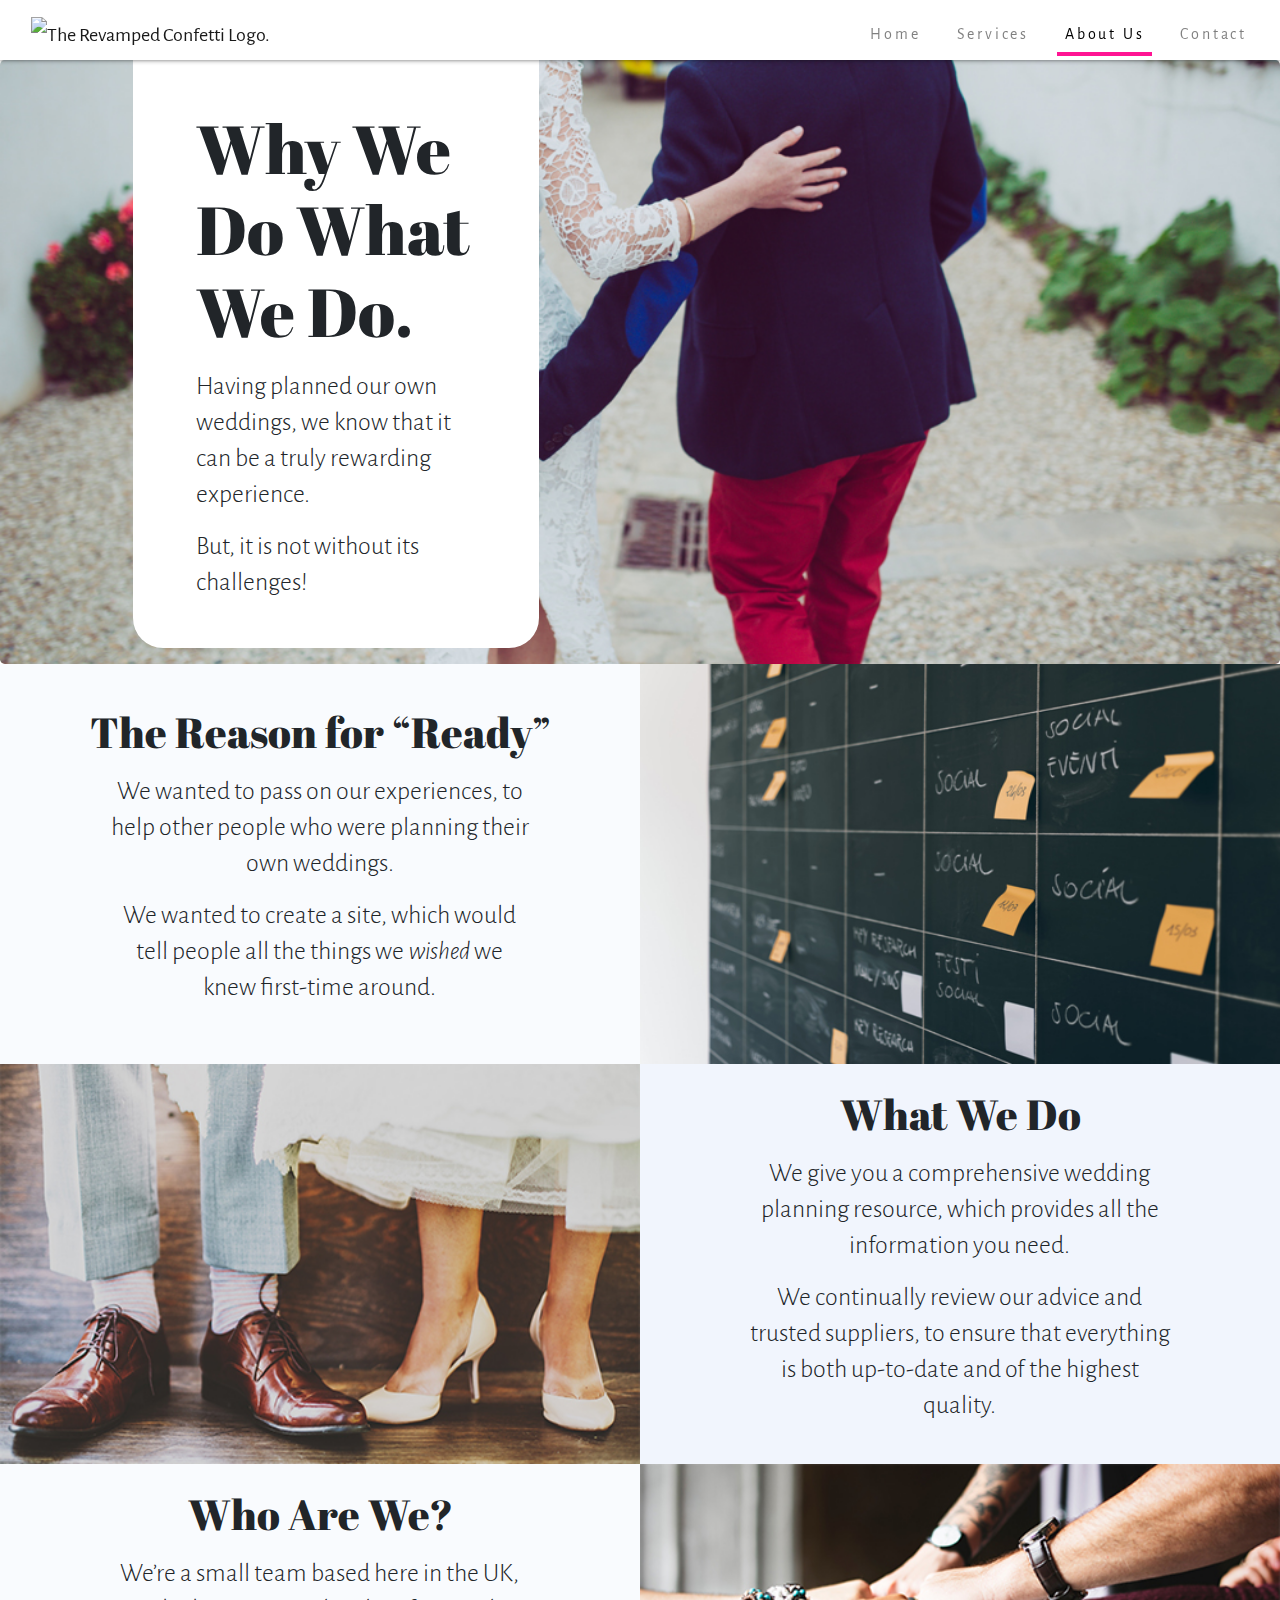
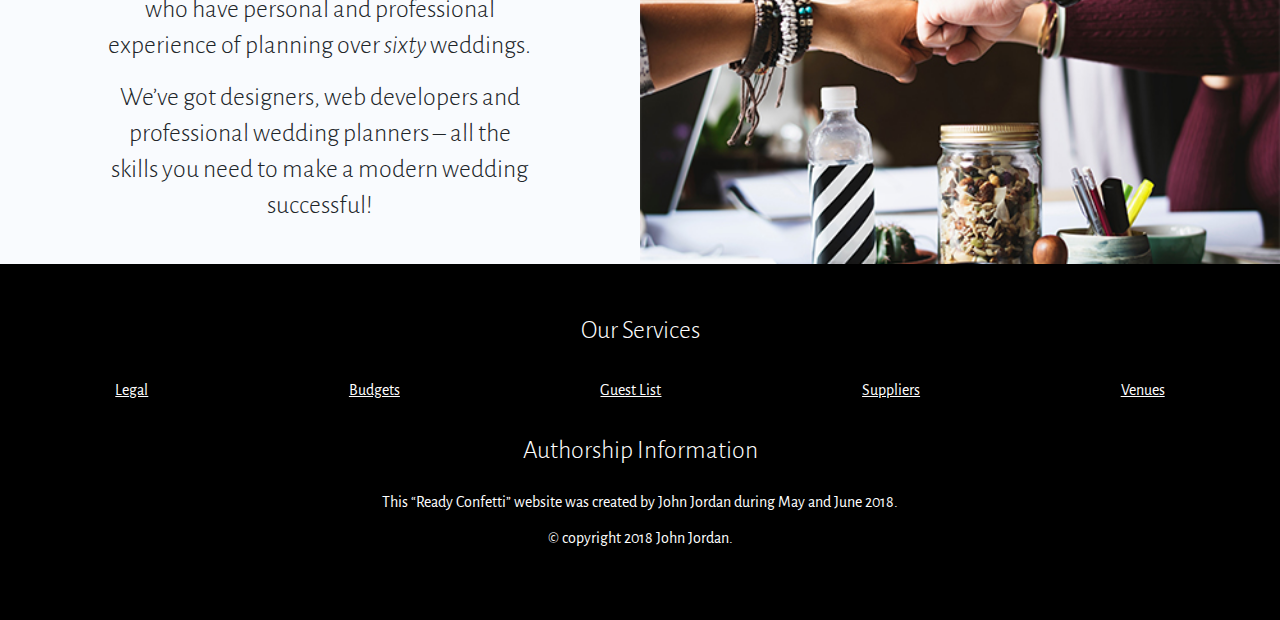
==== pages/aboutus.html @ e4dc286c "'About Us' and 'Contact Us' pages completed. Footer links updated, anchor scroll element added to 'S" ====
<!DOCTYPE html>
<html lang="en">
<head>
	<meta charset="UTF-8">
	<title>Revamped Confetti: Our Services</title>
	<meta name="viewport" content="width=device-width, initial-scale=1, shrink-to-fit=no">
	<!-- Webpage author -->
	<meta content="John Jordan" name="author">
	<!-- Description of page -->
	<meta content="This page is about the Ready Confetti website - who we are, what we do and why we do it." name="description">
	<!-- Link to CDN delivered version -->
	<!-- Bootstrap CSS -->
    <!-- <link rel="stylesheet" href="https://stackpath.bootstrapcdn.com/bootstrap/4.1.0/css/bootstrap.min.css" integrity="sha384-9gVQ4dYFwwWSjIDZnLEWnxCjeSWFphJiwGPXr1jddIhOegiu1FwO5qRGvFXOdJZ4" crossorigin="anonymous"> -->
    <!-- Link to local sources -->
    <!-- Bootstrap version 4.1.0 CSS -->
    <link rel="stylesheet" href="../css/bootstrap.min.css">
    <!-- Custom stylesheet CSS -->
    <link rel="stylesheet" href="../css/custom.css">
    <!-- Links to font files -->
    <!-- Abril Fatface -->
    <link href="https://fonts.googleapis.com/css?family=Abril+Fatface" rel="stylesheet">
    <!-- Alegreya Sans -->
    <link href="https://fonts.googleapis.com/css?family=Alegreya+Sans:400,400i" rel="stylesheet">
</head>
<!-- start of new piece -->
<body class="container-fluid">
	<!-- Start of navigation bar -->
	<!-- Used class 'sticky-top' rather than 'fixed-top' as 'fixed-top' overlaps content below it -->
	<nav class="row navbar navbar-expand-md navbar-light sticky-top pb-0">
		<!-- Start of anchor tag containing logo -->
		<a class="navbar-brand col-9 col-md-4 mb-2 mb-md-0" href="#">
			<!-- Logo -->
			<!-- <img class="img-fluid d-md-none mh-50" src="img/logo-mark.svg" alt="The Revamped Confetti logo mark – a bouquet of flowers."> -->
			<img class="img-fluid mh-66" src="../img/logo-full.svg" alt="The Revamped Confetti Logo.">
			<!-- End logo -->
		</a>
		<!-- End of anchor tag containing logo -->
		<!-- Start of button that controls collapsable menu functionality -->
		<!-- Constrained width of button element and aligned it to right using 'ml-auto' class, to right-align hamburger icon -->
		<button class="navbar-toggler ml-auto text-right" type="button" data-toggle="collapse" data-target="#mobileMenu" aria-controls="mobileMenu" aria-expanded="false" aria-label="Toggle navigation" role="navigation">
		    <span class="navbar-toggler-icon"></span>
		</button>
		<!-- End of button that controls collapsable menu functionality -->
		<!-- Start of nav bar menu items, wrapped in a div for collapsable functionality -->
		<!-- Start of wrapper div -->
		<div id="mobileMenu" class="col-12 col-md-8 collapse navbar-collapse text-center">
			<!-- Needed to add class 'ml-auto' to right-align menu options -->
			<ul class="navbar-nav ml-auto">
				<!-- Start of navigation-links -->
				<li class="nav-item">
					<a href="../index.html" class="nav-link">
						Home
					</a>
				</li>
				<li class="nav-item">
					<a href="services.html" class="nav-link">Services</a>
				</li>
				<li class="nav-item active">
					<a href="#" class="nav-link">About Us</a>
				</li>
				<li class="nav-item">
					<a href="contact.html" class="nav-link">Contact</a>
				</li>
				<!-- End of navigation-links -->
				<!-- Items are right-aligned using flexbox 'justify-content-end' class. Needed to use full row width -->
			</ul>
			<!-- End of nav bar menu items -->
		</div>
		<!-- End of wrapper div-->
	</nav>
	<!-- End of navigation bar -->
	<!-- Start of jumbotron -->
	<!-- Background-img set using 'aboutus' class, see CSS -->
	<header class="row jumbotron aboutus py-0 back-image mb-0 no-gutter">
		<!-- Padding-top of '0' to start overlay under nav-bar -->
		<div class="offset-md-1 col-md-5 col-xl-4 pt-5 px-5 mb-3">
			<!-- Outer wrapper contains white overlay -->
			<div class="col-md-12 mb-5">
				<!-- Inner wrapper to constrain line length -->
				<!-- Start of headline -->
				<h1 class="display">
					<!-- This div is purely for styling purposes - see CSS -->
					<div>
						Why We Do What We Do.
					</div>
				</h1>
				<!-- End of headline -->
				<!-- 'Lead' class applied to paragraph to add emphasis -->
				<p class="lead">
					Having planned our own weddings, we know that it can be a truly rewarding experience.
				</p>
				<p class="lead">
					But, it is not without its challenges!
				</p>
			</div>
			<!-- end inner wrapper -->
		</div>
		<!-- end outer wrapper -->
	</header>
	<!-- End of jumbotron -->
	<!-- Start of first row -->
	<section class="row align-items-stretch  text-center rc-even-lightest-purple" id="first-row">
		<!-- Start of first row, first column -->
		<div class="col-md-6 my-5 p-5 my-md-0 py-md-0 align-self-center">
			<!-- Making the flex child align in center is desirable, but need to remove margin/padding as causes alignment issues with image on medium layouts.  -->
	        <h2 class="display">The Reason for “Ready”</h2>
	        <p class="lead col-12 offset-md-1 col-md-10">
	        	We wanted to pass on our experiences, to help other people who were planning their own weddings.
	        </p>
	        <p class="lead col-12 offset-md-1 col-md-10">
	        	We wanted to create a site, which would tell people all the things we <span class="italic">wished </span>we knew first-time around.
	        </p>
		</div>
		<!-- End of first row, first column -->
		<!-- Start of first row, second column -->
		<div class="col-md-6 no-gutter">
			<!-- Applying 'd-flex' class makes div take up entire height available to it -->
			<a href="https://unsplash.com/@danieleriggifotovideo?utm_medium=referral&amp;utm_campaign=photographer-credit&amp;utm_content=creditBadge" target="_blank">
				<img class="img-fluid landing-images" src="../img/blackboard-planning.jpg" alt="An image of blackboard with post-it notes on it, showing different social events.">
			</a>


		</div>
		<!-- End of first row, second column -->
	</section>
	<!-- End of first row -->
	<!-- Start of SECOND row -->
	<section class="row flex-row-reverse align-items-stretch text-center rc-lightest-purple">
		<!-- Start of SECOND row, first column -->
		<div class="col-md-6 align-self-center my-5 p-5 my-md-0 py-md-0 ">
	        <h2 class="display">What We Do</h2>
	        <div class="col-12 offset-md-1 col-md-10">
	        	<p class="lead ">
	        		<!-- 'col-md-6' and 'mx-auto' classes center element on medium-up screens -->
	        		We give you a comprehensive wedding planning resource, which provides all the information you need.
	        	</p>
	        	<p class="lead ">
	        		We continually review our advice and trusted suppliers, to ensure that everything is both up-to-date and of the highest quality.
	        	</p>
	        </div>
	        <!-- end wrapper div for spacing of paragraphs -->
		</div>
		<!-- End of SECOND row, first column -->
		<!-- Start of SECOND row, second column -->
		<div class="col-md-6 show-p no-gutter">
			<img class="img-fluid landing-images" src="../img/what-we-do-500x300.jpg" alt="An image of a bride and groom's footwear.">
		</div>
		<!-- End of SECOND row, second column -->
	</section>
	<!-- End of SECOND row -->
	<!-- Start of THIRD row -->
	<section class="row align-items-stretch  text-center rc-even-lightest-purple" id="THIRD-row">
		<!-- Start of THIRD row, THIRD column -->
		<div class="col-md-6 my-5 p-5 my-md-0 py-md-0 align-self-center">
			<!-- Making the flex child align in center is desirable, but need to remove margin/padding as causes alignment issues with image on medium layouts.  -->
	        <h2 class="display">Who Are We?</h2>
	        <p class="lead col-12 offset-md-1 col-md-10">
	        	We’re a small team based here in the UK, who have personal and professional experience of planning over <span class="italic">sixty </span>weddings.
	        </p>
	        <p class="lead col-12 offset-md-1 col-md-10">
	        	We’ve got designers, web developers and professional wedding planners – all the skills you need to make a modern wedding successful!
	        </p>
		</div>
		<!-- End of THIRD row, THIRD column -->
		<!-- Start of THIRD row, second column -->
		<div class="col-md-6 no-gutter">
			<!-- Applying 'd-flex' class makes div take up entire height available to it -->
			<a href="https://unsplash.com/@danieleriggifotovideo?utm_medium=referral&amp;utm_campaign=photographer-credit&amp;utm_content=creditBadge" target="_blank">
				<img class="img-fluid landing-images" src="../img/who-we-are-500x300.jpg" alt="An image of several people fist-bumping in a design office.">
			</a>


		</div>
		<!-- End of THIRD row, second column -->
	</section>
	<!-- End of THIRD row -->
	<!-- Start of Footer -->
	<footer class="row text-center black">
		<!-- Start of wrapper div -->
		<div class="wrapper col-12 my-5">
			<div class="lead">Our Services</div>
			<!-- end line -->
			<nav class="black footer-links d-flex justify-content-around flex-wrap margin-bottom">
				<a href="services.html#legal" class="mx-3 my-2">Legal</a>
				<a href="services.html#budgets" class="mx-3 my-2">Budgets</a>
				<a href="services.html#guest-list" class="mx-3 my-2">Guest List</a>
				<a href="services.html#suppliers" class="mx-3 my-2">Suppliers</a>
				<a href="services.html#venues" class="mx-3 my-2">Venues</a>
			</nav>
			<!-- end line -->
			<div class="lead">Authorship Information</div>
			<!-- end line -->
			<address class="">
				This “Ready Confetti” website was created by John Jordan during May and June 2018. <br/>© copyright <span id="year">2018</span> John Jordan.
			</address>
			<!-- end line -->
		</div>
		<!-- End of wrapper div -->
	</footer>
	<!-- End of Footer  -->

	<!-- Local copies of JavaScript files. jQuery first, then Popper.js, then Bootstrap JS -->
    <script src="../js/jquery-3.3.1.slim.min.js"></script>
    <!-- Version 1.14.0 -->
    <script src="../js/v1.14.0-popper.min.js"></script>
    <!-- Version 4.1.0 -->
    <script src="../js/bootstrap.min.js"></script>
</body>
<!-- END OF NEW PIECE -->
</html>
---- css/custom.css ----
/* CUSTOM STYLES FOR REVAMPED CONFETTI WEBSITE */

/* LAYOUT */

* {
	/*border: 1px solid gray;*/
}

header > div {
	max-width: 375px;
	/*padding-top:  2.42rem;*/
}

header.jumbotron {
	/* Sets minimum height on jumbotron elements, so that content doesn't determine height */
	min-height: 400px;
}

.display, .lead, .margin-bottom {
	margin-bottom: 1rem;
}

.nav-item {
	margin-right: 10px;
	margin-left: 10px;
}

.no-gutter[class*="col-"] {
	/* Removes default Bootstrap padding from any element containing 'col-x' classes */
	padding-left: 0;
	padding-right: 0;
}

@media screen and (max-width: 766px){
}

@media screen and (max-width: 330px) {
	/* Removes un-sightly line break at this breakpoint, displaying text in-line*/
	br.title-breaker {
		display: none;
	}
}

@media screen and (min-width: 330px) {
	/* Re-applies line break line break at this breakpoint, as screen gets larger */
	br.title-breaker {
		display: block;
	}
}

/* TYPOGRAPHY */

/* Font sizes and leading */

html {
	font-size: 1rem;
}

body {
	line-height: 2.25rem;
}

small {
	line-height: 1.21rem;
}

.italic {
	font-style: italic;
}

.margin-bottom {
	/* This custom class applies a margin-bottom, equal to the line-height, to build vertical rhythm */
	/*margin-bottom: 1.375rem;*/
}

@media screen and (max-width: 768px){
	html {
		/* Drops down font size to fit on smaller screens */
		font-size: 0.875rem;
	}

	body {
		line-height: 2rem;
	}
}

h1.display>div {
	/* Since I have each word of the H1 in seperate divs,
	so that they start on a new line */
	font-size: 4.236rem;
}

h2.display {
	font-size: 2.618rem;
}

.lead {
	font-size: 1.618rem;
}

address, .navbar-nav {
	font-size: 1rem;
}

/* Typefaces */

body {
	/* Following fonts used for testing purposes */
	font-family: 'Alegreya', serif;
	font-family: 'Alegreya Sans', sans-serif;
}

nav {
	background-color: white;
}

h1, h2 {
	/* Following fonts used for testing purposes */
	font-family: 'Playfair Display', serif;
	font-family: 'Abril Fatface', serif;
}

.playfair {
	font-family: 'Playfair Display', serif;
}

.serif {
	font-family: 'Alegreya', serif;
}


/* COLOURS */

:root {
    --rc-pink: #FF1493;
    --rc-purple: #6495ED;
    --rc-even-lightest-purple:#F9FBFE;
    --rc-lightest-purple: #F1F5FD;
    --rc-lighter-purple:  #E0E9FB;
    --rc-light-purple: #CFDCF8;
    /* This purple was calculated by subtracting the difference between rc-light-purple and rc--lighter-purple */
    --rc-purple-mid-light: #BECFF5;
    --rc-purple-grey:  #4B70B2;
    --rc-purple-black: #19253B;
}

.rc-pink {
	background-color: var(--rc-pink);
	color: white;
}
.rc-purple {
   background-color: var(--rc-purple);
}

.rc-even-lightest-purple {
	background-color: var(--rc-even-lightest-purple);
}
.rc-lightest-purple {
   background-color: var(--rc-lightest-purple);
}
.rc-lighter-purple {
   background-color: var(--rc-lighter-purple);
}
.rc-light-purple {
   background-color: var(--rc-light-purple);
}

.rc-purple-mid-light {
	background-color: var(--rc-purple-mid-light);
}
.rc-purple-grey {
   background-color: var(--rc-purple-grey);

}
.rc-purple-black {
   background-color: var(--rc-purple-black);
   /* Change text colour, based on dark background */
}

body {
	background-color: white;
}

.black {
	background-color: #000000;
	color: #FFFFFF;
}

header > div {
	/* Had this semi-transparent, but made text hard to read */
	background-color: #FFFFFF;
	border-bottom-right-radius: 30px;
	border-bottom-left-radius: 30px;
}
.custom-toggler.navbar-toggler-icon {
	/*Adds pink colour to border */
  border-color: rgb(255,102,203);
  color: blue;
  /*padding-right: 3rem;*/
}

section {
	background-color: #FFFFFF;
}

/* A class to apply to elements to highlight them for screenshots */

.show-g {
	background-color: #aca;
}

.show-p {
	background-color: #fcd;
}

/* IMAGES */

header.main-page {
	background-image: url('../img/hero-little-warm.jpg');
}

header.services {
	background-image: url('../img/let-us-help-h800.jpg');
}

header.aboutus {
	/* To push down image-containing div slightly */
	margin-top-top: 3rem;
	background-image: url("../img/why-we-do-this-background.jpg");
}

header.contactus {
	background-image: url("../img/contact-us-500x200.jpg");
}
img.min-400 {
	min-height: 320px;
	max-height: 320px;
	width: 100%;
	display: flex;
	flex: 1;
}

img.landing-images {
	height: 100%;
	width: 100%;
	min-height: 400px;
	max-height: 400px;
}

@media screen and (max-width: 767px) {
	/* Restrict image size on smaller screens */
	img.landing-images {
		min-height: 320px;
		max-height: 400px;
	}
}

img.mh-50 {
	/*custom class to restrict height of SVG logo-mark */
	max-height: 50px;
}

img.mh-66 {
	/*custom class to restrict height of SVG logo-full */
	max-height: 66px;
}

.back-image{
	/*Custom class to apply images as backgrounds*/

	/* Background image is centered vertically and horizontally at all times */
	background-position: center center;

	/* Background image doesn't tile */
	background-repeat: no-repeat;

  	/* Background image is fixed in the viewport so that it doesn't move when
     the content's height is greater than the image's height */
	/*background-attachment: fixed;*/

  	/* This is what makes the background image rescale based
     on the container's size */
	background-size: cover;
}

/* USER INTERFACE ELEMENTS */

.sticky-top, a.btn.btn-block {
	color: white;
	box-shadow: 0px 3px 3px 0 rgba(0, 0, 0, 0.12), 0 1px 2px rgba(0, 0, 0, 0.24);
	transition: all 0.3s cubic-bezier(.25,.8,.25,1);
}

/* The purpose of this class is to provide an off-setting behaviour, for when the user links to the specified '#'. Due to the header, the default
scroll clips the top of the section, e.g  'Legal' that the user has scrolled to */
a.anchor {
    display: block;
    position: relative;
    top: -100px;
    visibility: hidden;
}

a.btn.btn-block:hover {
	box-shadow: 0 3px 6px rgba(0, 0, 0, 0.16), 0 3px 6px rgba(0, 0, 0, 0.23);
}

a.nav-link {
	color: black;
}
.navbar-nav a.nav-link {
	letter-spacing: .175rem;
}

.navbar-light .navbar-nav .nav-item.active > a.nav-link {
	color: black;
}

header a.nav-link {
	text-decoration: underline;
}

.footer-links > a {
	color: #FFFFFF;
	text-decoration: underline;
}

li.active > a {
	padding-bottom: 0;
	border-bottom: solid 4px var(--rc-pink);
}

input, textarea {
	text-align: center;
}

@media screen and (max-width: 767px) {
	/* Needed to STOP applying these styles one pixel below Bootstrap 4 breakpoint of 768 px, else layout would break at this point */
	li.active > a.nav-link {
		border-bottom: none;
	}

	.navbar-light .navbar-nav .nav-item.active > a.nav-link {
		/* Specific over-ride needed for Bootstrap class */
		color: var(--rc-pink)
	}

	li {
		font-size: 1.5rem;
	}

	#mobileMenu > ul {
		border-top: solid 1px black;
		border-bottom: solid 1px black;
		/*margin-top: 1.21rem;
		margin-bottom: 2.42rem;*/
		padding-top: 1.5rem;
		padding-bottom: 1rem;
	}

	.navbar-collapse {
		/* These styles over-ride the 'pb-0' class applied to the 'nav' element, to add some padding to the collapsable menu on smaller screens*/
		padding-bottom: 1.5rem;
		padding-top: 1.5rem;
	}
}

/* Misc */

section> .form-wrapper {
	border: solid 20px transparent;
	/* Need to specify a border first, before image will display */
	border-image: url('../img/frame-border.jpg') 300 round;
}

/* Bootstrap 4 responsive breakpoints */
/*// Small devices (landscape phones, 576px and up)*/
@media (min-width: 576px) { ... }

/*// Medium devices (tablets, 768px and up)*/
@media (min-width: 768px) { ... }

/*// Large devices (desktops, 992px and up)*/
@media (min-width: 992px) { ... }

/*// Extra large devices (large desktops, 1200px and up)*/
@media (min-width: 1200px) { ... }
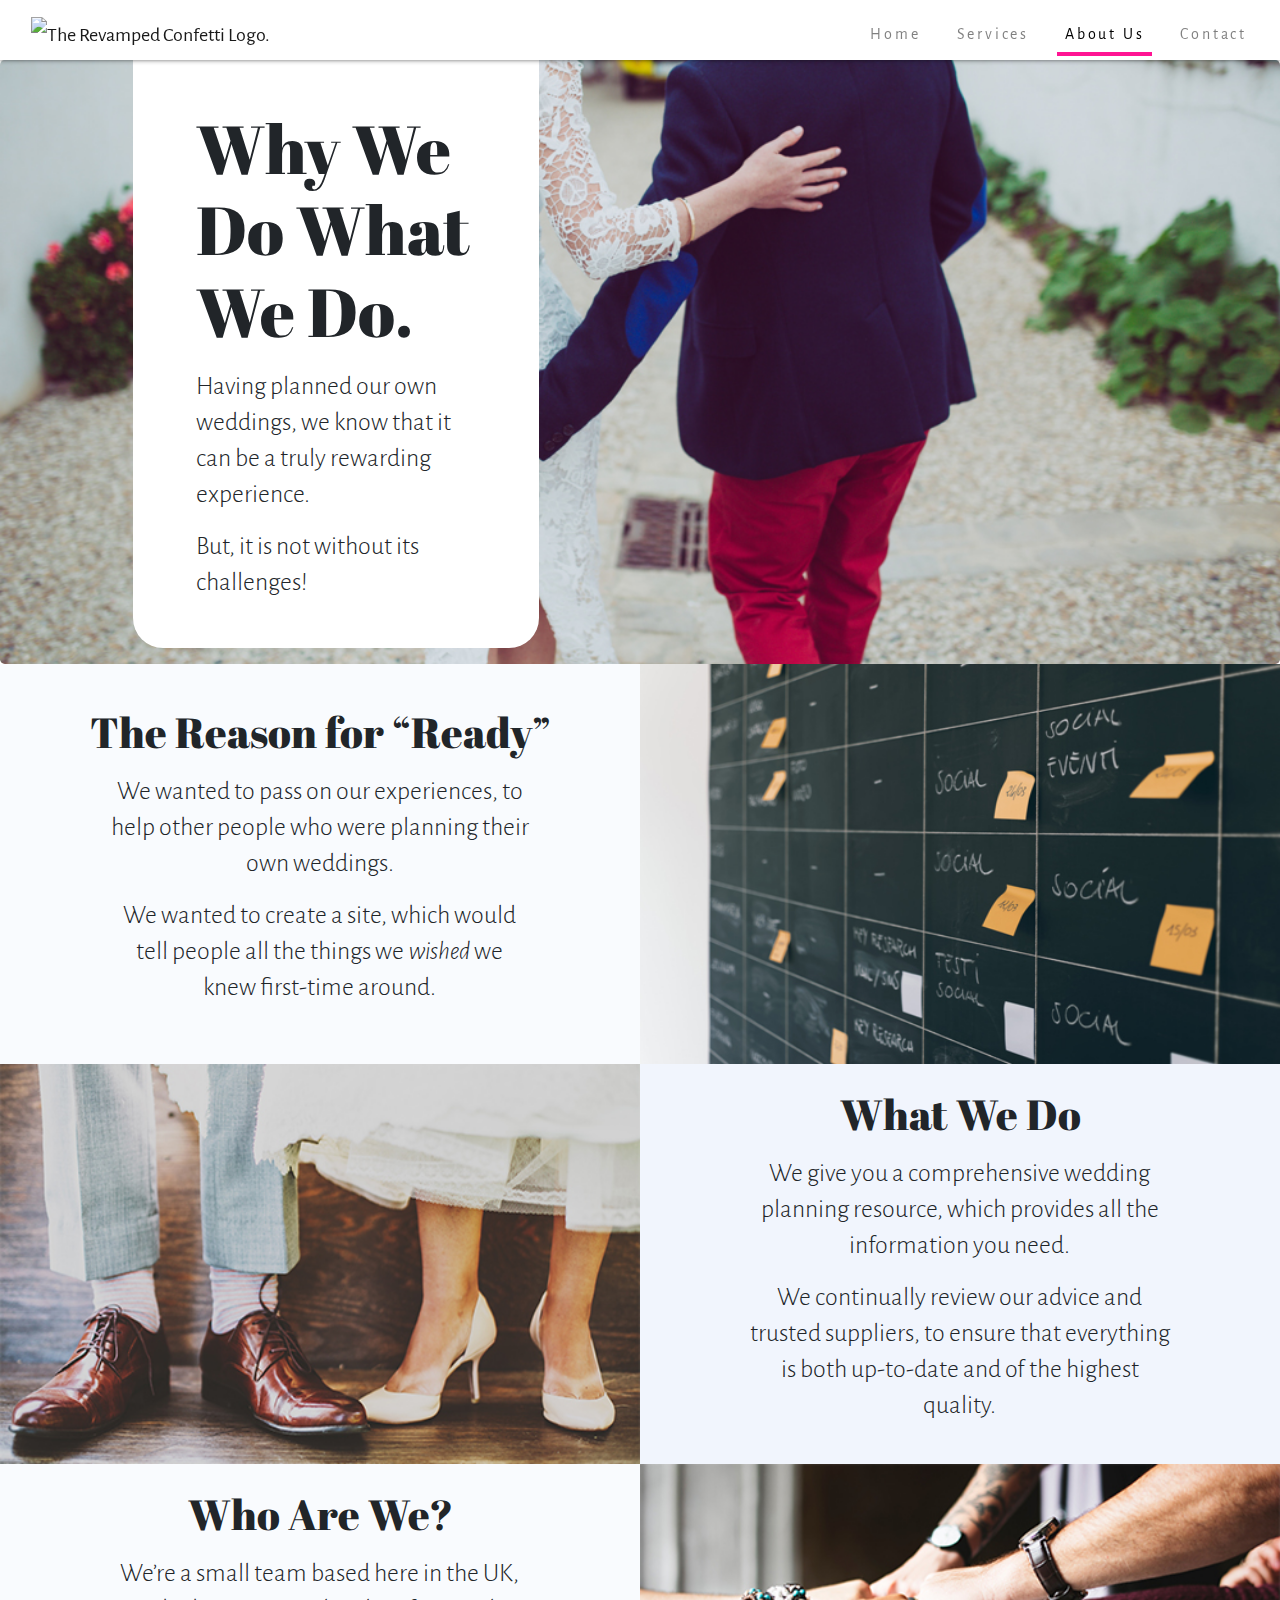
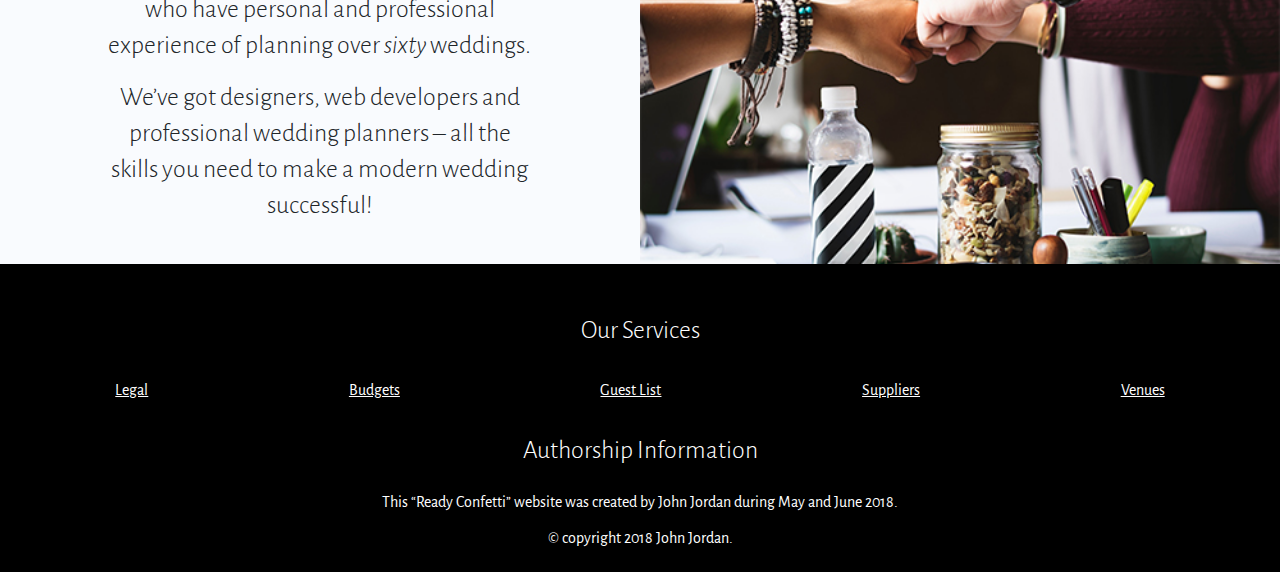
==== commit 5cf17137: "Adjusted bottom margin on footer and changed offset on anchor element, so that only relevant card sh" ====
--- a/pages/aboutus.html
+++ b/pages/aboutus.html
@@ -177,7 +177,7 @@
 	<!-- Start of Footer -->
 	<footer class="row text-center black">
 		<!-- Start of wrapper div -->
-		<div class="wrapper col-12 my-5">
+		<div class="wrapper col-12 mt-5">
 			<div class="lead">Our Services</div>
 			<!-- end line -->
 			<nav class="black footer-links d-flex justify-content-around flex-wrap margin-bottom">
--- a/css/custom.css
+++ b/css/custom.css
@@ -296,7 +296,7 @@
 a.anchor {
     display: block;
     position: relative;
-    top: -100px;
+    top: -60px;
     visibility: hidden;
 }
 
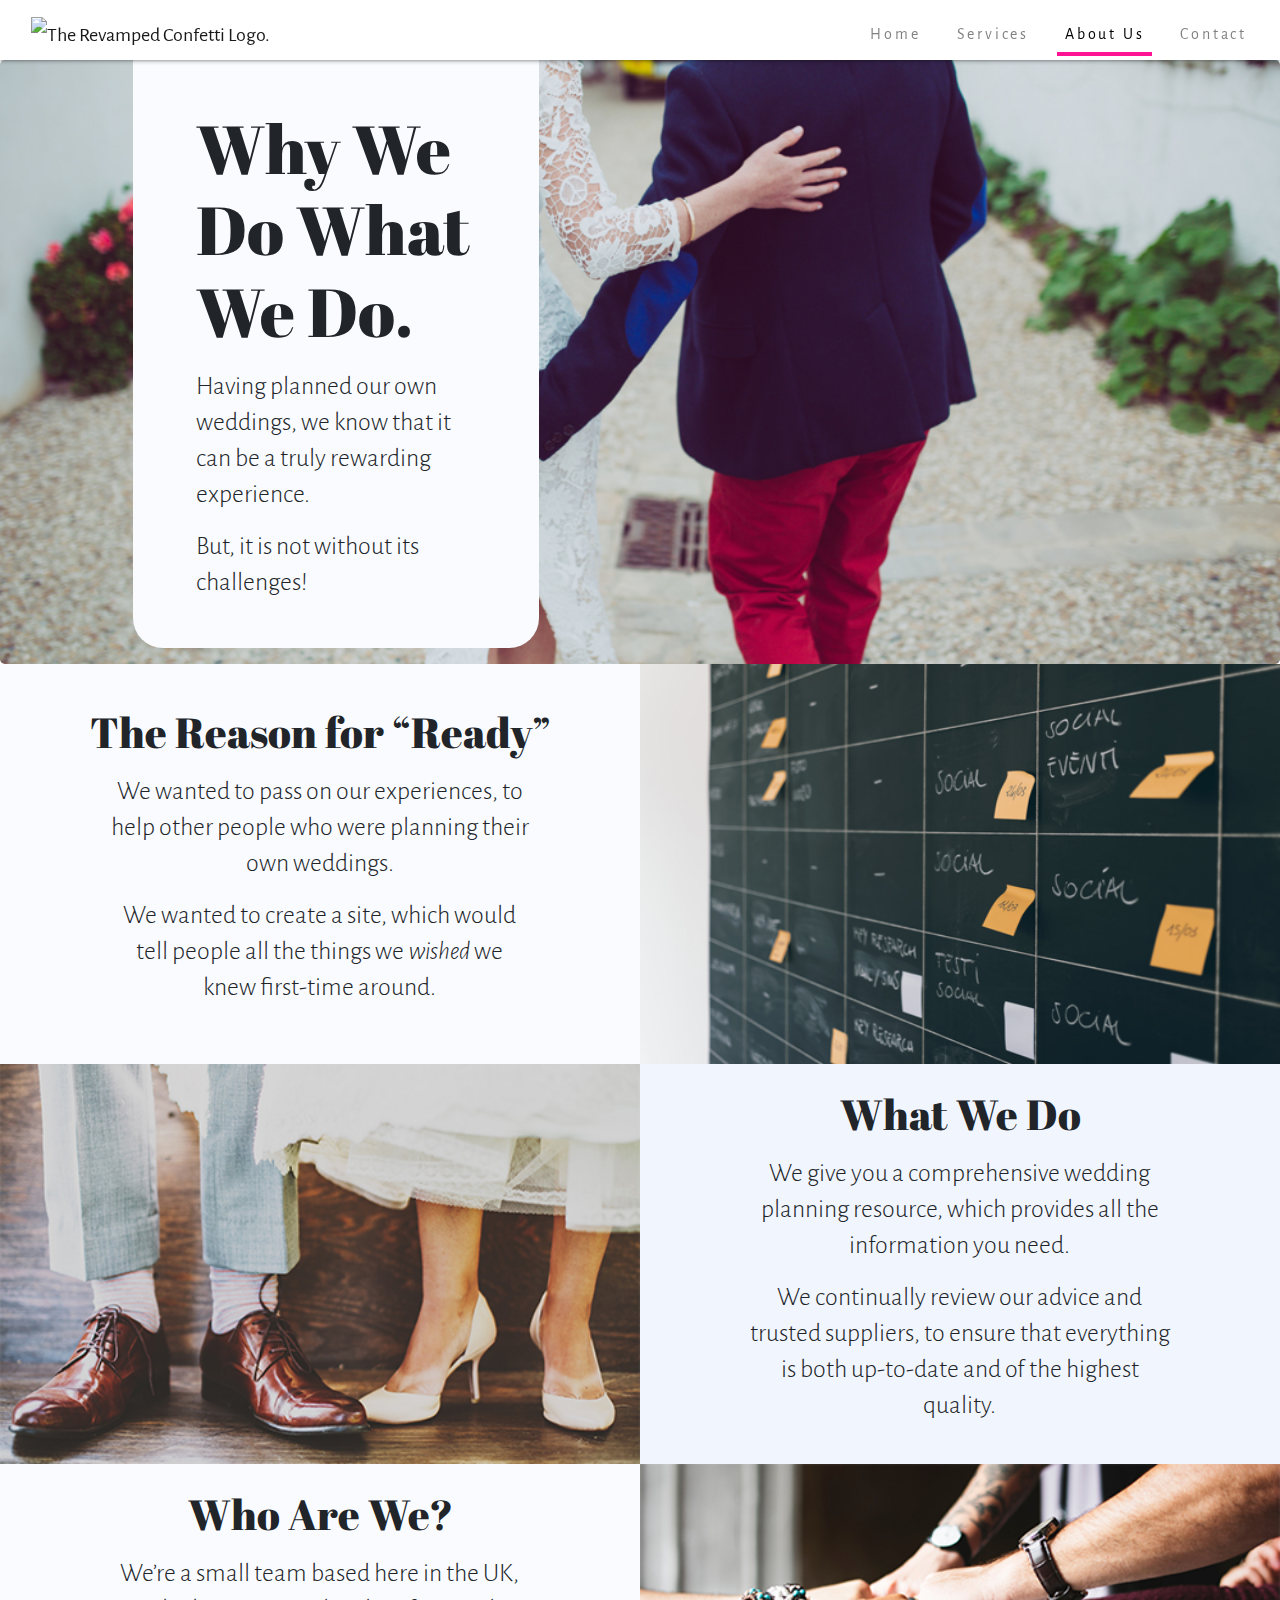
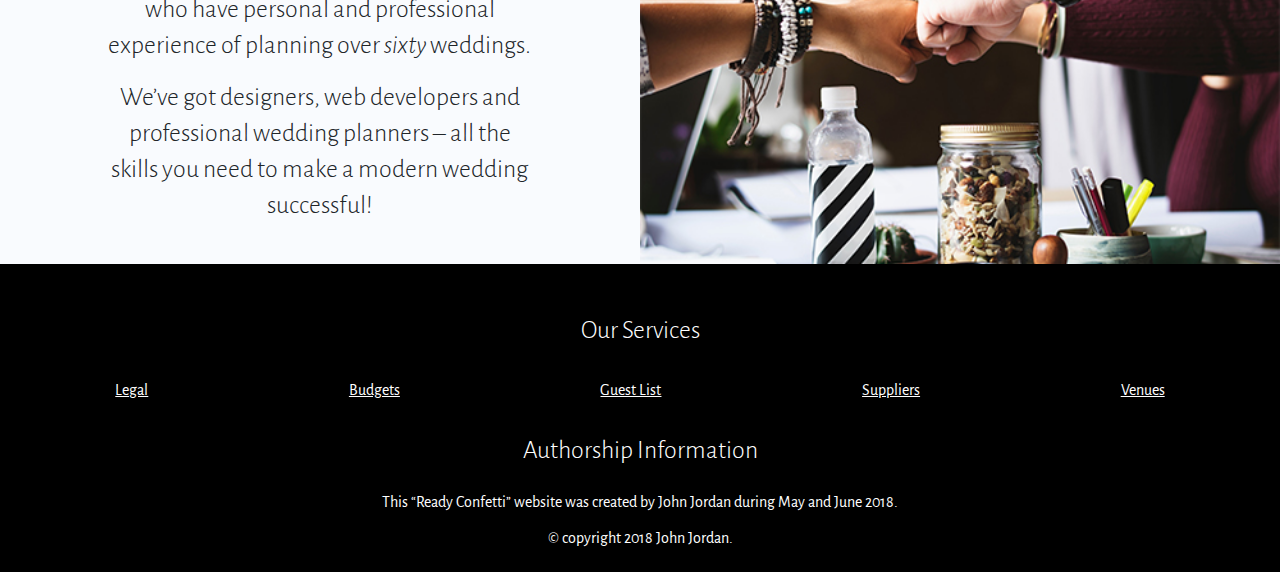
==== commit 006a199a: "Modified home page hero image to black and white, and altered tones for sections on home screen. Som" ====
--- a/pages/aboutus.html
+++ b/pages/aboutus.html
@@ -73,7 +73,7 @@
 	<!-- Background-img set using 'aboutus' class, see CSS -->
 	<header class="row jumbotron aboutus py-0 back-image mb-0 no-gutter">
 		<!-- Padding-top of '0' to start overlay under nav-bar -->
-		<div class="offset-md-1 col-md-5 col-xl-4 pt-5 px-5 mb-3">
+		<div class="offset-md-1 col-md-5 col-xl-4 pt-5 px-5 mb-3 header-banner">
 			<!-- Outer wrapper contains white overlay -->
 			<div class="col-md-12 mb-5">
 				<!-- Inner wrapper to constrain line length -->
--- a/css/custom.css
+++ b/css/custom.css
@@ -186,9 +186,9 @@
 	color: #FFFFFF;
 }
 
-header > div {
+.header-banner {
 	/* Had this semi-transparent, but made text hard to read */
-	background-color: #FFFFFF;
+	background-color: var(--rc-even-lightest-purple);
 	border-bottom-right-radius: 30px;
 	border-bottom-left-radius: 30px;
 }
@@ -216,7 +216,7 @@
 /* IMAGES */
 
 header.main-page {
-	background-image: url('../img/hero-little-warm.jpg');
+	background-image: linear-gradient(rgba(256,256,256,0.75), rgba(256,256,256,0.75)), url('../img/hero-black-and-white.jpg');
 }
 
 header.services {
@@ -262,10 +262,11 @@
 
 img.mh-66 {
 	/*custom class to restrict height of SVG logo-full */
-	max-height: 66px;
+	max-height: 55px !important;
 }
 
 .back-image{
+	/*background: linear-gradient(rgba(256,256,256,0.5), rgba(256,256,256,0.5));*/
 	/*Custom class to apply images as backgrounds*/
 
 	/* Background image is centered vertically and horizontally at all times */
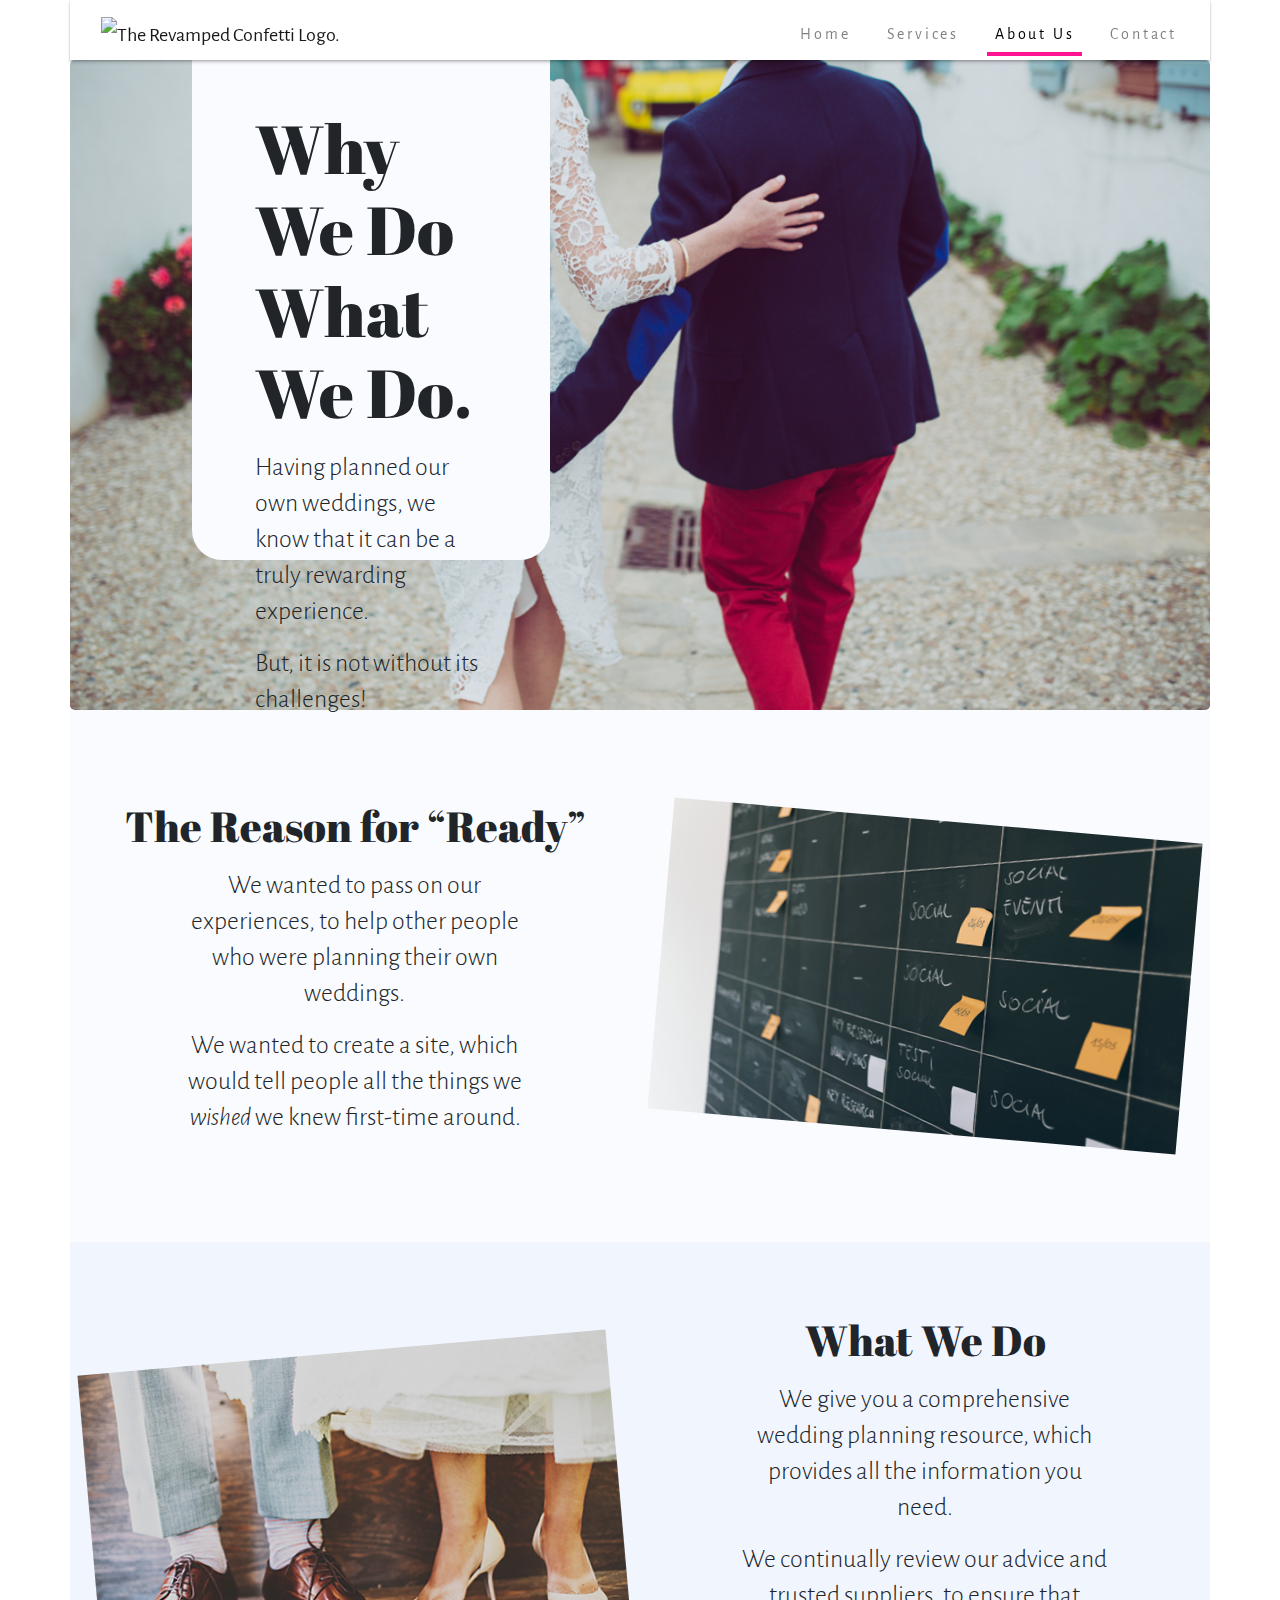
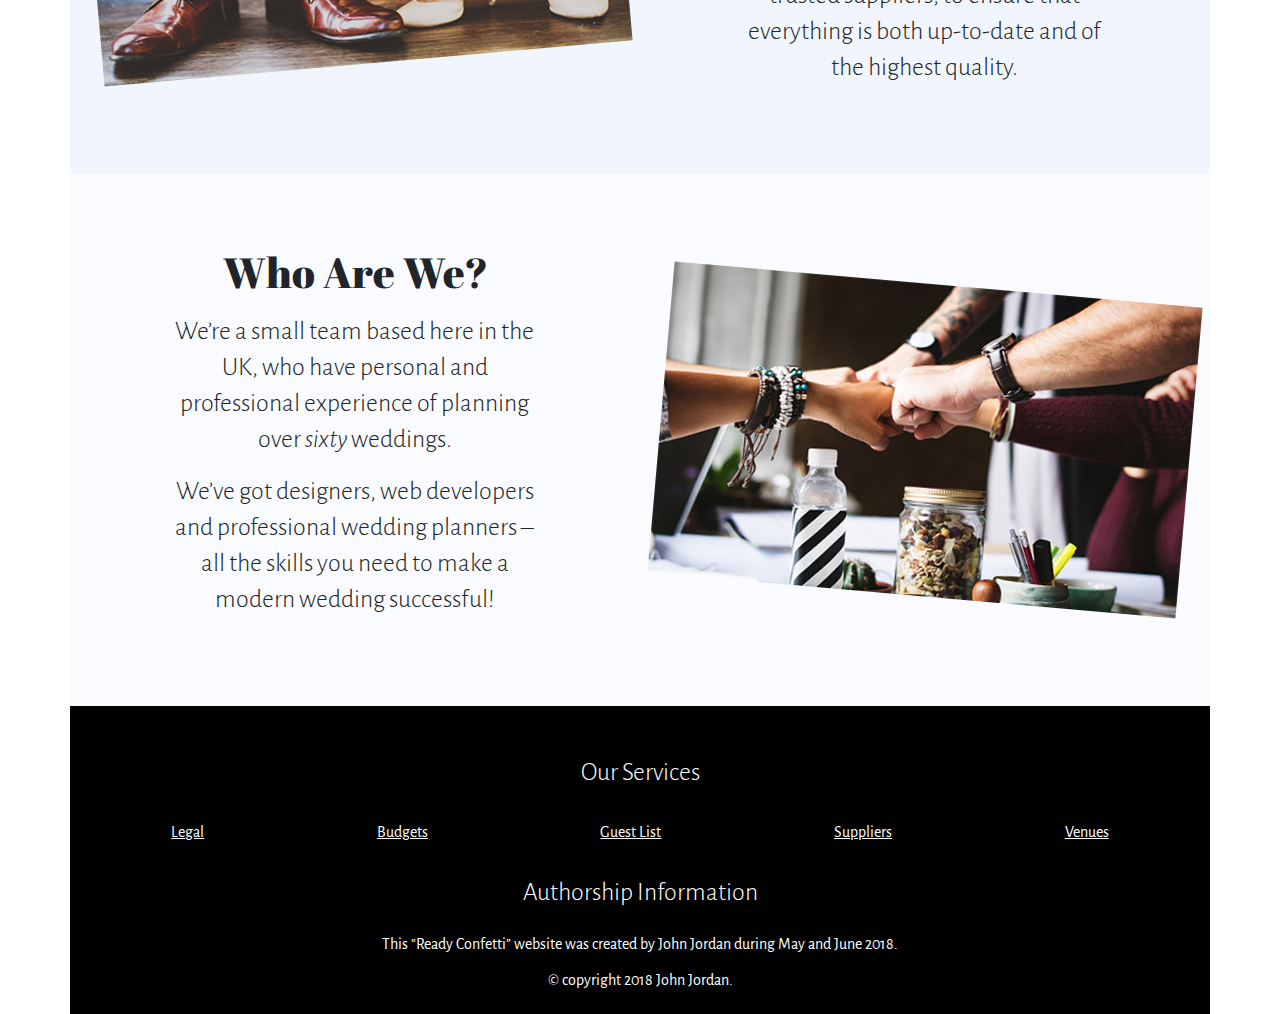
==== commit 7bb31471: "Changed layout on home page, need to adjust services and about and contact us page to switch to narr" ====
--- a/pages/aboutus.html
+++ b/pages/aboutus.html
@@ -23,7 +23,7 @@
     <link href="https://fonts.googleapis.com/css?family=Alegreya+Sans:400,400i" rel="stylesheet">
 </head>
 <!-- start of new piece -->
-<body class="container-fluid">
+<body class="container">
 	<!-- Start of navigation bar -->
 	<!-- Used class 'sticky-top' rather than 'fixed-top' as 'fixed-top' overlaps content below it -->
 	<nav class="row navbar navbar-expand-md navbar-light sticky-top pb-0">
@@ -99,7 +99,7 @@
 	</header>
 	<!-- End of jumbotron -->
 	<!-- Start of first row -->
-	<section class="row align-items-stretch  text-center rc-even-lightest-purple" id="first-row">
+	<section class="row align-items-center  text-center rc-even-lightest-purple l-section" id="first-row">
 		<!-- Start of first row, first column -->
 		<div class="col-md-6 my-5 p-5 my-md-0 py-md-0 align-self-center">
 			<!-- Making the flex child align in center is desirable, but need to remove margin/padding as causes alignment issues with image on medium layouts.  -->
@@ -116,7 +116,7 @@
 		<div class="col-md-6 no-gutter">
 			<!-- Applying 'd-flex' class makes div take up entire height available to it -->
 			<a href="https://unsplash.com/@danieleriggifotovideo?utm_medium=referral&amp;utm_campaign=photographer-credit&amp;utm_content=creditBadge" target="_blank">
-				<img class="img-fluid landing-images" src="../img/blackboard-planning.jpg" alt="An image of blackboard with post-it notes on it, showing different social events.">
+				<img class="img-fluid landing-images rotate-right" src="../img/blackboard-planning.jpg" alt="An image of blackboard with post-it notes on it, showing different social events.">
 			</a>
 
 
@@ -125,7 +125,7 @@
 	</section>
 	<!-- End of first row -->
 	<!-- Start of SECOND row -->
-	<section class="row flex-row-reverse align-items-stretch text-center rc-lightest-purple">
+	<section class="row flex-row-reverse align-items-center text-center rc-lightest-purple l-section">
 		<!-- Start of SECOND row, first column -->
 		<div class="col-md-6 align-self-center my-5 p-5 my-md-0 py-md-0 ">
 	        <h2 class="display">What We Do</h2>
@@ -142,14 +142,14 @@
 		</div>
 		<!-- End of SECOND row, first column -->
 		<!-- Start of SECOND row, second column -->
-		<div class="col-md-6 show-p no-gutter">
-			<img class="img-fluid landing-images" src="../img/what-we-do-500x300.jpg" alt="An image of a bride and groom's footwear.">
+		<div class="col-md-6 no-gutter">
+			<img class="img-fluid landing-images rotate-left" src="../img/what-we-do-500x300.jpg" alt="An image of a bride and groom's footwear.">
 		</div>
 		<!-- End of SECOND row, second column -->
 	</section>
 	<!-- End of SECOND row -->
 	<!-- Start of THIRD row -->
-	<section class="row align-items-stretch  text-center rc-even-lightest-purple" id="THIRD-row">
+	<section class="row align-items-center  text-center rc-even-lightest-purple l-section" id="THIRD-row">
 		<!-- Start of THIRD row, THIRD column -->
 		<div class="col-md-6 my-5 p-5 my-md-0 py-md-0 align-self-center">
 			<!-- Making the flex child align in center is desirable, but need to remove margin/padding as causes alignment issues with image on medium layouts.  -->
@@ -166,7 +166,7 @@
 		<div class="col-md-6 no-gutter">
 			<!-- Applying 'd-flex' class makes div take up entire height available to it -->
 			<a href="https://unsplash.com/@danieleriggifotovideo?utm_medium=referral&amp;utm_campaign=photographer-credit&amp;utm_content=creditBadge" target="_blank">
-				<img class="img-fluid landing-images" src="../img/who-we-are-500x300.jpg" alt="An image of several people fist-bumping in a design office.">
+				<img class="img-fluid landing-images rotate-right" src="../img/who-we-are-500x300.jpg" alt="An image of several people fist-bumping in a design office.">
 			</a>
 
 
--- a/css/custom.css
+++ b/css/custom.css
@@ -13,7 +13,7 @@
 
 header.jumbotron {
 	/* Sets minimum height on jumbotron elements, so that content doesn't determine height */
-	min-height: 400px;
+	min-height: 650px;
 }
 
 .display, .lead, .margin-bottom {
@@ -29,9 +29,6 @@
 	/* Removes default Bootstrap padding from any element containing 'col-x' classes */
 	padding-left: 0;
 	padding-right: 0;
-}
-
-@media screen and (max-width: 766px){
 }
 
 @media screen and (max-width: 330px) {
@@ -191,6 +188,7 @@
 	background-color: var(--rc-even-lightest-purple);
 	border-bottom-right-radius: 30px;
 	border-bottom-left-radius: 30px;
+	max-height: 500px;
 }
 .custom-toggler.navbar-toggler-icon {
 	/*Adds pink colour to border */
@@ -203,6 +201,17 @@
 	background-color: #FFFFFF;
 }
 
+.l-section {
+	min-height: 532px;
+	display: flex;
+	justify-content: center;
+	align-items: center;
+}
+
+.l-limited--width {
+	max-width: 900px;
+}
+
 /* A class to apply to elements to highlight them for screenshots */
 
 .show-g {
@@ -216,44 +225,43 @@
 /* IMAGES */
 
 header.main-page {
-	background-image: linear-gradient(rgba(256,256,256,0.75), rgba(256,256,256,0.75)), url('../img/hero-black-and-white.jpg');
+	background-image: url('../img/hero-warm.jpg');
+	min-height: 720px;
 }
 
 header.services {
 	background-image: url('../img/let-us-help-h800.jpg');
+
 }
 
 header.aboutus {
-	/* To push down image-containing div slightly */
-	margin-top-top: 3rem;
+
 	background-image: url("../img/why-we-do-this-background.jpg");
+
 }
 
 header.contactus {
 	background-image: url("../img/contact-us-500x200.jpg");
-}
-img.min-400 {
-	min-height: 320px;
-	max-height: 320px;
+
+}
+
+.landing-images {
+	height: 352px;
 	width: 100%;
-	display: flex;
-	flex: 1;
-}
-
-img.landing-images {
-	height: 100%;
-	width: 100%;
-	min-height: 400px;
-	max-height: 400px;
-}
-
-@media screen and (max-width: 767px) {
-	/* Restrict image size on smaller screens */
-	img.landing-images {
-		min-height: 320px;
-		max-height: 400px;
-	}
-}
+	border: solid 20px transparent;
+	/* Need to specify a border first, before image will display */
+	border-image: url('../img/frame-border.jpg') 300 round;
+}
+
+.rotate-right {
+	transform: rotate(5deg);
+}
+
+.rotate-left {
+	transform: rotate(-5deg);
+}
+
+
 
 img.mh-50 {
 	/*custom class to restrict height of SVG logo-mark */
@@ -363,11 +371,16 @@
 		padding-bottom: 1.5rem;
 		padding-top: 1.5rem;
 	}
+
+	.landing-images {
+		border: none;
+		transform: rotate(0deg);
+	}
 }
 
 /* Misc */
 
-section> .form-wrapper {
+.form-wrapper {
 	border: solid 20px transparent;
 	/* Need to specify a border first, before image will display */
 	border-image: url('../img/frame-border.jpg') 300 round;
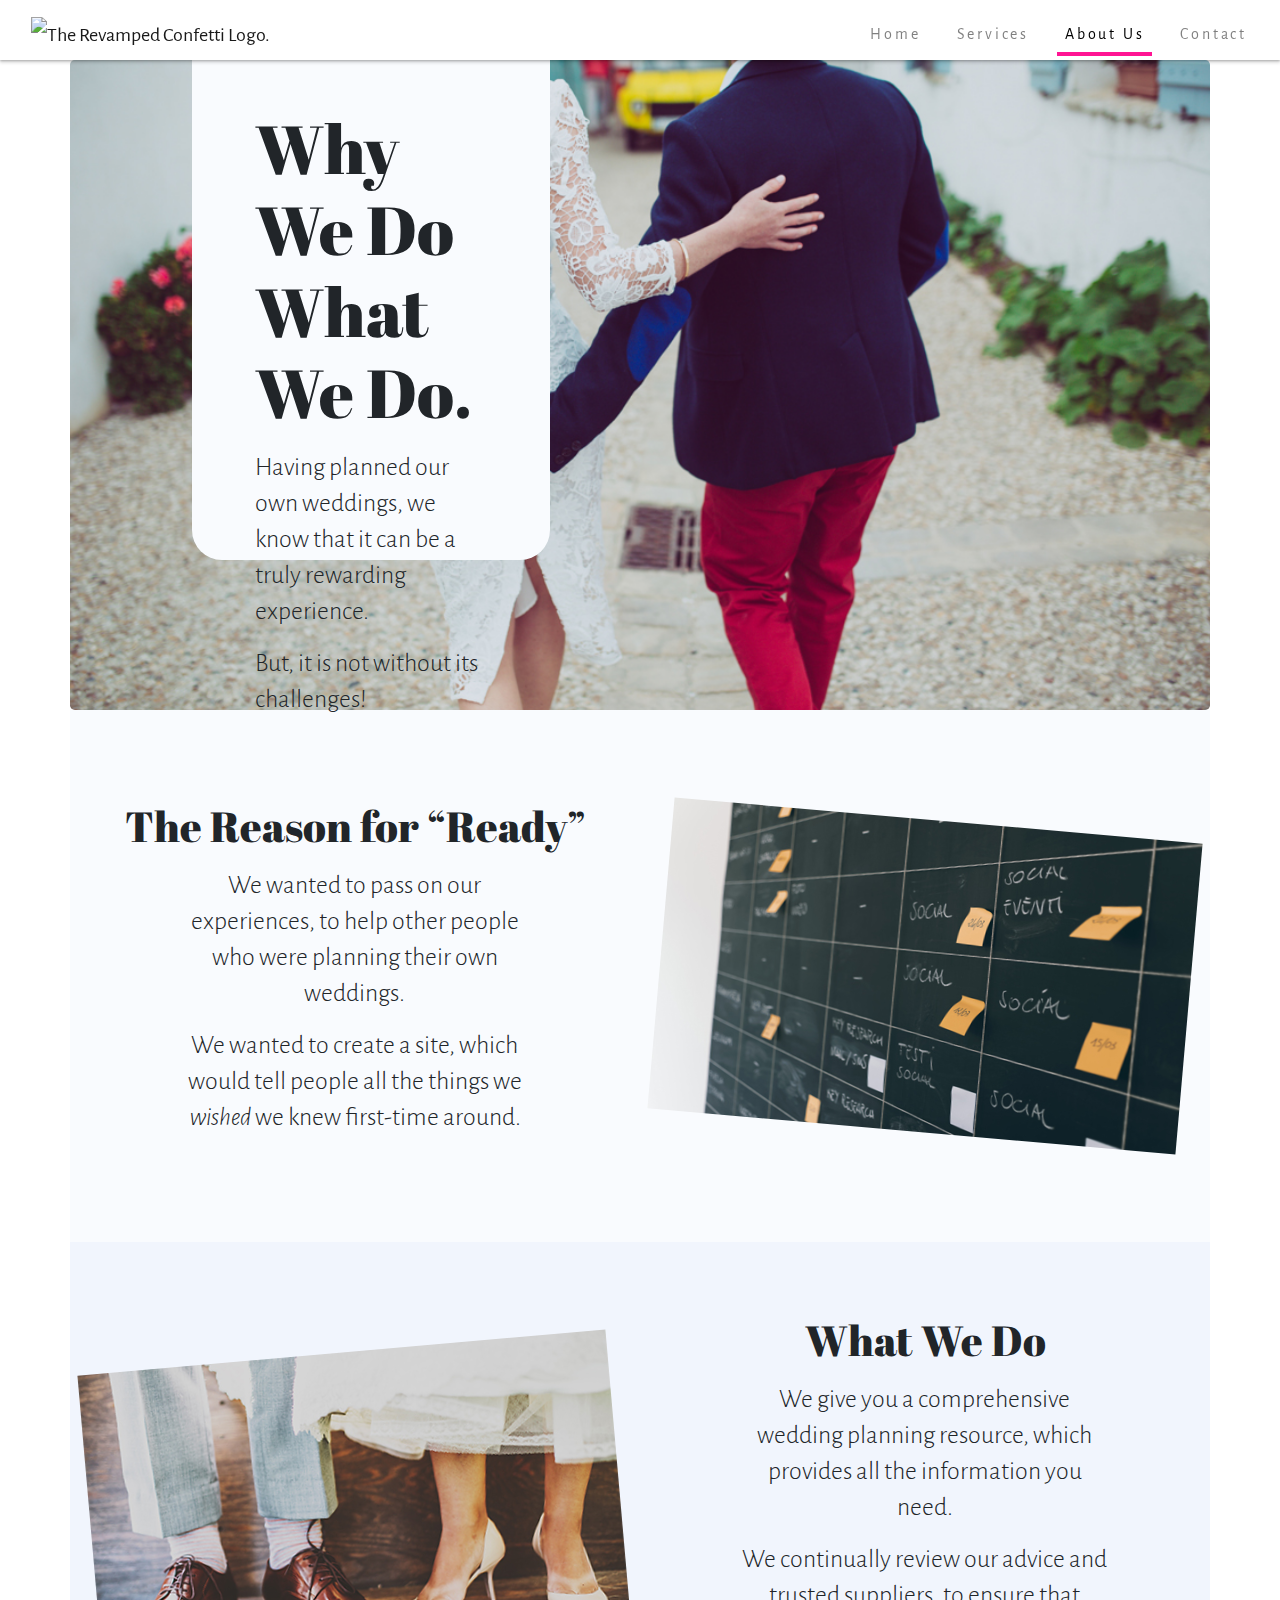
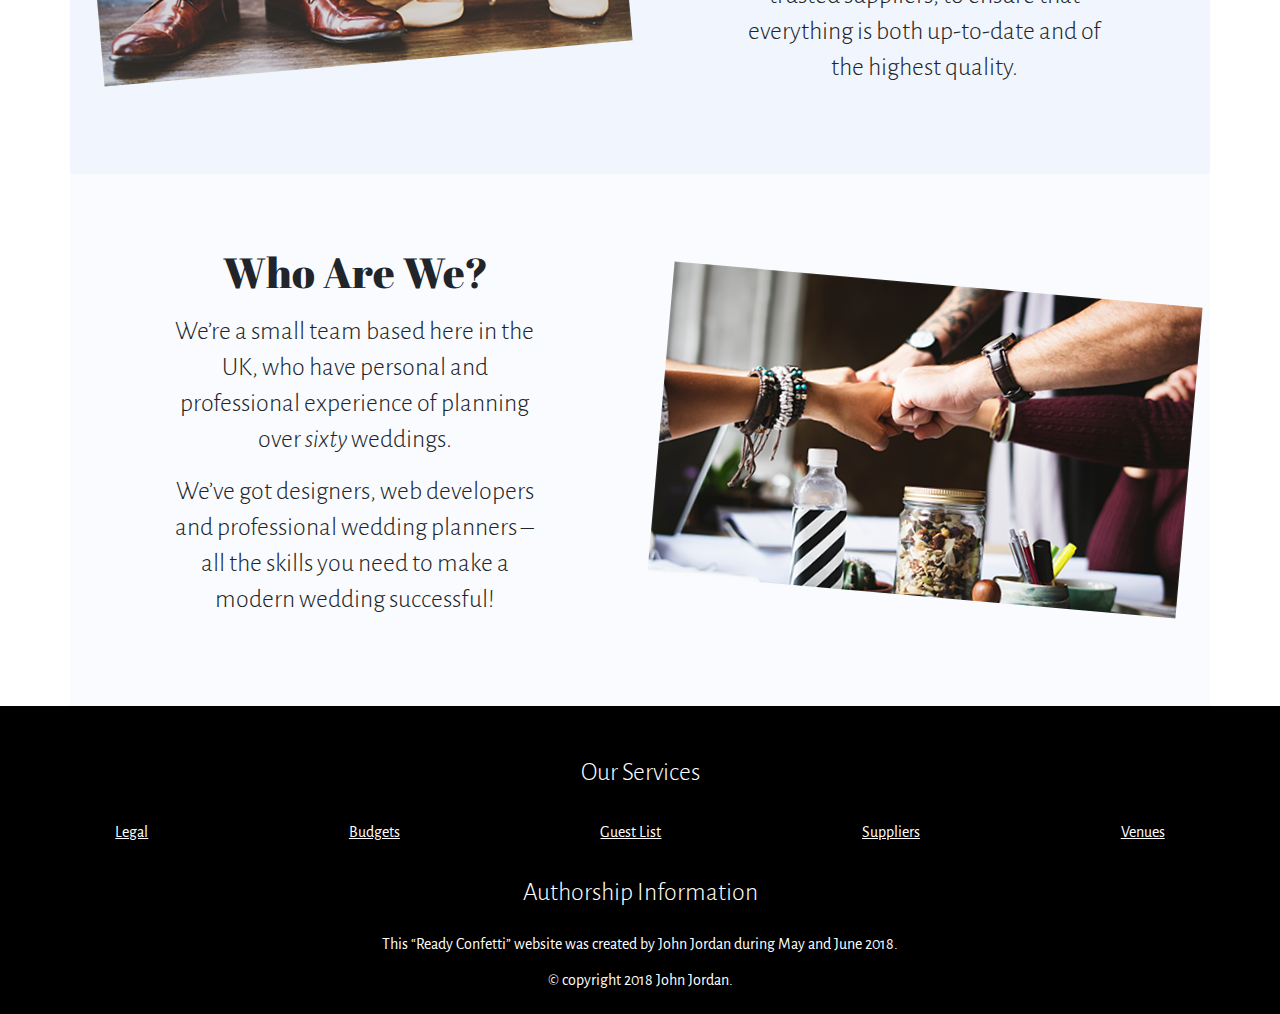
==== commit 8656fa27: "Altered layout with mixture of fluid and fixed containers for about, services and contact us page." ====
--- a/pages/aboutus.html
+++ b/pages/aboutus.html
@@ -23,181 +23,195 @@
     <link href="https://fonts.googleapis.com/css?family=Alegreya+Sans:400,400i" rel="stylesheet">
 </head>
 <!-- start of new piece -->
-<body class="container">
+<body class="">
 	<!-- Start of navigation bar -->
-	<!-- Used class 'sticky-top' rather than 'fixed-top' as 'fixed-top' overlaps content below it -->
-	<nav class="row navbar navbar-expand-md navbar-light sticky-top pb-0">
-		<!-- Start of anchor tag containing logo -->
-		<a class="navbar-brand col-9 col-md-4 mb-2 mb-md-0" href="#">
-			<!-- Logo -->
-			<!-- <img class="img-fluid d-md-none mh-50" src="img/logo-mark.svg" alt="The Revamped Confetti logo mark – a bouquet of flowers."> -->
-			<img class="img-fluid mh-66" src="../img/logo-full.svg" alt="The Revamped Confetti Logo.">
-			<!-- End logo -->
-		</a>
-		<!-- End of anchor tag containing logo -->
-		<!-- Start of button that controls collapsable menu functionality -->
-		<!-- Constrained width of button element and aligned it to right using 'ml-auto' class, to right-align hamburger icon -->
-		<button class="navbar-toggler ml-auto text-right" type="button" data-toggle="collapse" data-target="#mobileMenu" aria-controls="mobileMenu" aria-expanded="false" aria-label="Toggle navigation" role="navigation">
-		    <span class="navbar-toggler-icon"></span>
-		</button>
-		<!-- End of button that controls collapsable menu functionality -->
-		<!-- Start of nav bar menu items, wrapped in a div for collapsable functionality -->
-		<!-- Start of wrapper div -->
-		<div id="mobileMenu" class="col-12 col-md-8 collapse navbar-collapse text-center">
-			<!-- Needed to add class 'ml-auto' to right-align menu options -->
-			<ul class="navbar-nav ml-auto">
-				<!-- Start of navigation-links -->
-				<li class="nav-item">
-					<a href="../index.html" class="nav-link">
-						Home
-					</a>
-				</li>
-				<li class="nav-item">
-					<a href="services.html" class="nav-link">Services</a>
-				</li>
-				<li class="nav-item active">
-					<a href="#" class="nav-link">About Us</a>
-				</li>
-				<li class="nav-item">
-					<a href="contact.html" class="nav-link">Contact</a>
-				</li>
-				<!-- End of navigation-links -->
-				<!-- Items are right-aligned using flexbox 'justify-content-end' class. Needed to use full row width -->
-			</ul>
-			<!-- End of nav bar menu items -->
-		</div>
-		<!-- End of wrapper div-->
-	</nav>
-	<!-- End of navigation bar -->
-	<!-- Start of jumbotron -->
-	<!-- Background-img set using 'aboutus' class, see CSS -->
-	<header class="row jumbotron aboutus py-0 back-image mb-0 no-gutter">
-		<!-- Padding-top of '0' to start overlay under nav-bar -->
-		<div class="offset-md-1 col-md-5 col-xl-4 pt-5 px-5 mb-3 header-banner">
-			<!-- Outer wrapper contains white overlay -->
-			<div class="col-md-12 mb-5">
-				<!-- Inner wrapper to constrain line length -->
-				<!-- Start of headline -->
-				<h1 class="display">
-					<!-- This div is purely for styling purposes - see CSS -->
-					<div>
-						Why We Do What We Do.
-					</div>
-				</h1>
-				<!-- End of headline -->
-				<!-- 'Lead' class applied to paragraph to add emphasis -->
-				<p class="lead">
-					Having planned our own weddings, we know that it can be a truly rewarding experience.
-				</p>
-				<p class="lead">
-					But, it is not without its challenges!
-				</p>
-			</div>
-			<!-- end inner wrapper -->
-		</div>
-		<!-- end outer wrapper -->
-	</header>
-	<!-- End of jumbotron -->
-	<!-- Start of first row -->
-	<section class="row align-items-center  text-center rc-even-lightest-purple l-section" id="first-row">
-		<!-- Start of first row, first column -->
-		<div class="col-md-6 my-5 p-5 my-md-0 py-md-0 align-self-center">
-			<!-- Making the flex child align in center is desirable, but need to remove margin/padding as causes alignment issues with image on medium layouts.  -->
-	        <h2 class="display">The Reason for “Ready”</h2>
-	        <p class="lead col-12 offset-md-1 col-md-10">
-	        	We wanted to pass on our experiences, to help other people who were planning their own weddings.
-	        </p>
-	        <p class="lead col-12 offset-md-1 col-md-10">
-	        	We wanted to create a site, which would tell people all the things we <span class="italic">wished </span>we knew first-time around.
-	        </p>
-		</div>
-		<!-- End of first row, first column -->
-		<!-- Start of first row, second column -->
-		<div class="col-md-6 no-gutter">
-			<!-- Applying 'd-flex' class makes div take up entire height available to it -->
-			<a href="https://unsplash.com/@danieleriggifotovideo?utm_medium=referral&amp;utm_campaign=photographer-credit&amp;utm_content=creditBadge" target="_blank">
-				<img class="img-fluid landing-images rotate-right" src="../img/blackboard-planning.jpg" alt="An image of blackboard with post-it notes on it, showing different social events.">
+	<div class="container-fluid">
+		<!-- Used class 'sticky-top' rather than 'fixed-top' as 'fixed-top' overlaps content below it -->
+		<nav class="row navbar navbar-expand-md navbar-light sticky-top pb-0">
+			<!-- Start of anchor tag containing logo -->
+			<a class="navbar-brand col-9 col-md-4 mb-2 mb-md-0" href="#">
+				<!-- Logo -->
+				<!-- <img class="img-fluid d-md-none mh-50" src="img/logo-mark.svg" alt="The Revamped Confetti logo mark – a bouquet of flowers."> -->
+				<img class="img-fluid mh-66" src="../img/logo-full.svg" alt="The Revamped Confetti Logo.">
+				<!-- End logo -->
 			</a>
-
-
-		</div>
-		<!-- End of first row, second column -->
-	</section>
-	<!-- End of first row -->
-	<!-- Start of SECOND row -->
-	<section class="row flex-row-reverse align-items-center text-center rc-lightest-purple l-section">
-		<!-- Start of SECOND row, first column -->
-		<div class="col-md-6 align-self-center my-5 p-5 my-md-0 py-md-0 ">
-	        <h2 class="display">What We Do</h2>
-	        <div class="col-12 offset-md-1 col-md-10">
-	        	<p class="lead ">
-	        		<!-- 'col-md-6' and 'mx-auto' classes center element on medium-up screens -->
-	        		We give you a comprehensive wedding planning resource, which provides all the information you need.
-	        	</p>
-	        	<p class="lead ">
-	        		We continually review our advice and trusted suppliers, to ensure that everything is both up-to-date and of the highest quality.
-	        	</p>
-	        </div>
-	        <!-- end wrapper div for spacing of paragraphs -->
-		</div>
-		<!-- End of SECOND row, first column -->
-		<!-- Start of SECOND row, second column -->
-		<div class="col-md-6 no-gutter">
-			<img class="img-fluid landing-images rotate-left" src="../img/what-we-do-500x300.jpg" alt="An image of a bride and groom's footwear.">
-		</div>
-		<!-- End of SECOND row, second column -->
-	</section>
-	<!-- End of SECOND row -->
-	<!-- Start of THIRD row -->
-	<section class="row align-items-center  text-center rc-even-lightest-purple l-section" id="THIRD-row">
-		<!-- Start of THIRD row, THIRD column -->
-		<div class="col-md-6 my-5 p-5 my-md-0 py-md-0 align-self-center">
-			<!-- Making the flex child align in center is desirable, but need to remove margin/padding as causes alignment issues with image on medium layouts.  -->
-	        <h2 class="display">Who Are We?</h2>
-	        <p class="lead col-12 offset-md-1 col-md-10">
-	        	We’re a small team based here in the UK, who have personal and professional experience of planning over <span class="italic">sixty </span>weddings.
-	        </p>
-	        <p class="lead col-12 offset-md-1 col-md-10">
-	        	We’ve got designers, web developers and professional wedding planners – all the skills you need to make a modern wedding successful!
-	        </p>
-		</div>
-		<!-- End of THIRD row, THIRD column -->
-		<!-- Start of THIRD row, second column -->
-		<div class="col-md-6 no-gutter">
-			<!-- Applying 'd-flex' class makes div take up entire height available to it -->
-			<a href="https://unsplash.com/@danieleriggifotovideo?utm_medium=referral&amp;utm_campaign=photographer-credit&amp;utm_content=creditBadge" target="_blank">
-				<img class="img-fluid landing-images rotate-right" src="../img/who-we-are-500x300.jpg" alt="An image of several people fist-bumping in a design office.">
-			</a>
-
-
-		</div>
-		<!-- End of THIRD row, second column -->
-	</section>
-	<!-- End of THIRD row -->
-	<!-- Start of Footer -->
-	<footer class="row text-center black">
-		<!-- Start of wrapper div -->
-		<div class="wrapper col-12 mt-5">
-			<div class="lead">Our Services</div>
-			<!-- end line -->
-			<nav class="black footer-links d-flex justify-content-around flex-wrap margin-bottom">
-				<a href="services.html#legal" class="mx-3 my-2">Legal</a>
-				<a href="services.html#budgets" class="mx-3 my-2">Budgets</a>
-				<a href="services.html#guest-list" class="mx-3 my-2">Guest List</a>
-				<a href="services.html#suppliers" class="mx-3 my-2">Suppliers</a>
-				<a href="services.html#venues" class="mx-3 my-2">Venues</a>
-			</nav>
-			<!-- end line -->
-			<div class="lead">Authorship Information</div>
-			<!-- end line -->
-			<address class="">
-				This “Ready Confetti” website was created by John Jordan during May and June 2018. <br/>© copyright <span id="year">2018</span> John Jordan.
-			</address>
-			<!-- end line -->
-		</div>
-		<!-- End of wrapper div -->
-	</footer>
-	<!-- End of Footer  -->
+			<!-- End of anchor tag containing logo -->
+			<!-- Start of button that controls collapsable menu functionality -->
+			<!-- Constrained width of button element and aligned it to right using 'ml-auto' class, to right-align hamburger icon -->
+			<button class="navbar-toggler ml-auto text-right" type="button" data-toggle="collapse" data-target="#mobileMenu" aria-controls="mobileMenu" aria-expanded="false" aria-label="Toggle navigation" role="navigation">
+			    <span class="navbar-toggler-icon"></span>
+			</button>
+			<!-- End of button that controls collapsable menu functionality -->
+			<!-- Start of nav bar menu items, wrapped in a div for collapsable functionality -->
+			<!-- Start of wrapper div -->
+			<div id="mobileMenu" class="col-12 col-md-8 collapse navbar-collapse text-center">
+				<!-- Needed to add class 'ml-auto' to right-align menu options -->
+				<ul class="navbar-nav ml-auto">
+					<!-- Start of navigation-links -->
+					<li class="nav-item">
+						<a href="../index.html" class="nav-link">
+							Home
+						</a>
+					</li>
+					<li class="nav-item">
+						<a href="services.html" class="nav-link">Services</a>
+					</li>
+					<li class="nav-item active">
+						<a href="#" class="nav-link">About Us</a>
+					</li>
+					<li class="nav-item">
+						<a href="contact.html" class="nav-link">Contact</a>
+					</li>
+					<!-- End of navigation-links -->
+					<!-- Items are right-aligned using flexbox 'justify-content-end' class. Needed to use full row width -->
+				</ul>
+				<!-- End of nav bar menu items -->
+			</div>
+			<!-- End of wrapper div-->
+		</nav>
+		<!-- End of navigation bar -->
+
+	</div>
+
+	<div class="container">
+		<!-- Start of jumbotron -->
+		<!-- Background-img set using 'aboutus' class, see CSS -->
+		<header class="row jumbotron aboutus py-0 back-image mb-0 no-gutter">
+			<!-- Padding-top of '0' to start overlay under nav-bar -->
+			<div class="offset-md-1 col-md-5 col-xl-4 pt-5 px-5 mb-3 header-banner">
+				<!-- Outer wrapper contains white overlay -->
+				<div class="col-md-12 mb-5">
+					<!-- Inner wrapper to constrain line length -->
+					<!-- Start of headline -->
+					<h1 class="display">
+						<!-- This div is purely for styling purposes - see CSS -->
+						<div>
+							Why We Do What We Do.
+						</div>
+					</h1>
+					<!-- End of headline -->
+					<!-- 'Lead' class applied to paragraph to add emphasis -->
+					<p class="lead">
+						Having planned our own weddings, we know that it can be a truly rewarding experience.
+					</p>
+					<p class="lead">
+						But, it is not without its challenges!
+					</p>
+				</div>
+				<!-- end inner wrapper -->
+			</div>
+			<!-- end outer wrapper -->
+		</header>
+		<!-- End of jumbotron -->
+		<!-- Start of first row -->
+		<section class="row align-items-center  text-center rc-even-lightest-purple l-section" id="first-row">
+			<!-- Start of first row, first column -->
+			<div class="col-md-6 my-5 p-5 my-md-0 py-md-0 align-self-center">
+				<!-- Making the flex child align in center is desirable, but need to remove margin/padding as causes alignment issues with image on medium layouts.  -->
+		        <h2 class="display">The Reason for “Ready”</h2>
+		        <p class="lead col-12 offset-md-1 col-md-10">
+		        	We wanted to pass on our experiences, to help other people who were planning their own weddings.
+		        </p>
+		        <p class="lead col-12 offset-md-1 col-md-10">
+		        	We wanted to create a site, which would tell people all the things we <span class="italic">wished </span>we knew first-time around.
+		        </p>
+			</div>
+			<!-- End of first row, first column -->
+			<!-- Start of first row, second column -->
+			<div class="col-md-6 no-gutter">
+				<!-- Applying 'd-flex' class makes div take up entire height available to it -->
+				<a href="https://unsplash.com/@danieleriggifotovideo?utm_medium=referral&amp;utm_campaign=photographer-credit&amp;utm_content=creditBadge" target="_blank">
+					<img class="img-fluid landing-images rotate-right" src="../img/blackboard-planning.jpg" alt="An image of blackboard with post-it notes on it, showing different social events.">
+				</a>
+
+
+			</div>
+			<!-- End of first row, second column -->
+		</section>
+		<!-- End of first row -->
+		<!-- Start of SECOND row -->
+		<section class="row flex-row-reverse align-items-center text-center rc-lightest-purple l-section">
+			<!-- Start of SECOND row, first column -->
+			<div class="col-md-6 align-self-center my-5 p-5 my-md-0 py-md-0 ">
+		        <h2 class="display">What We Do</h2>
+		        <div class="col-12 offset-md-1 col-md-10">
+		        	<p class="lead ">
+		        		<!-- 'col-md-6' and 'mx-auto' classes center element on medium-up screens -->
+		        		We give you a comprehensive wedding planning resource, which provides all the information you need.
+		        	</p>
+		        	<p class="lead ">
+		        		We continually review our advice and trusted suppliers, to ensure that everything is both up-to-date and of the highest quality.
+		        	</p>
+		        </div>
+		        <!-- end wrapper div for spacing of paragraphs -->
+			</div>
+			<!-- End of SECOND row, first column -->
+			<!-- Start of SECOND row, second column -->
+			<div class="col-md-6 no-gutter">
+				<img class="img-fluid landing-images rotate-left" src="../img/what-we-do-500x300.jpg" alt="An image of a bride and groom's footwear.">
+			</div>
+			<!-- End of SECOND row, second column -->
+		</section>
+		<!-- End of SECOND row -->
+		<!-- Start of THIRD row -->
+		<section class="row align-items-center  text-center rc-even-lightest-purple l-section" id="THIRD-row">
+			<!-- Start of THIRD row, THIRD column -->
+			<div class="col-md-6 my-5 p-5 my-md-0 py-md-0 align-self-center">
+				<!-- Making the flex child align in center is desirable, but need to remove margin/padding as causes alignment issues with image on medium layouts.  -->
+		        <h2 class="display">Who Are We?</h2>
+		        <p class="lead col-12 offset-md-1 col-md-10">
+		        	We’re a small team based here in the UK, who have personal and professional experience of planning over <span class="italic">sixty </span>weddings.
+		        </p>
+		        <p class="lead col-12 offset-md-1 col-md-10">
+		        	We’ve got designers, web developers and professional wedding planners – all the skills you need to make a modern wedding successful!
+		        </p>
+			</div>
+			<!-- End of THIRD row, THIRD column -->
+			<!-- Start of THIRD row, second column -->
+			<div class="col-md-6 no-gutter">
+				<!-- Applying 'd-flex' class makes div take up entire height available to it -->
+				<a href="https://unsplash.com/@danieleriggifotovideo?utm_medium=referral&amp;utm_campaign=photographer-credit&amp;utm_content=creditBadge" target="_blank">
+					<img class="img-fluid landing-images rotate-right" src="../img/who-we-are-500x300.jpg" alt="An image of several people fist-bumping in a design office.">
+				</a>
+
+
+			</div>
+			<!-- End of THIRD row, second column -->
+		</section>
+		<!-- End of THIRD row -->
+
+	</div>
+
+	<div class="container-fluid">
+		<!-- Start of Footer -->
+		<footer class="row text-center black">
+			<!-- Start of wrapper div -->
+			<div class="wrapper col-12 mt-5">
+				<div class="lead">Our Services</div>
+				<!-- end line -->
+				<nav class="black footer-links d-flex justify-content-around flex-wrap margin-bottom">
+					<a href="services.html#legal" class="mx-3 my-2">Legal</a>
+					<a href="services.html#budgets" class="mx-3 my-2">Budgets</a>
+					<a href="services.html#guest-list" class="mx-3 my-2">Guest List</a>
+					<a href="services.html#suppliers" class="mx-3 my-2">Suppliers</a>
+					<a href="services.html#venues" class="mx-3 my-2">Venues</a>
+				</nav>
+				<!-- end line -->
+				<div class="lead">Authorship Information</div>
+				<!-- end line -->
+				<address class="">
+					This “Ready Confetti” website was created by John Jordan during May and June 2018. <br/>© copyright <span id="year">2018</span> John Jordan.
+				</address>
+				<!-- end line -->
+			</div>
+			<!-- End of wrapper div -->
+		</footer>
+		<!-- End of Footer  -->
+
+	</div>
+
+
+
 
 	<!-- Local copies of JavaScript files. jQuery first, then Popper.js, then Bootstrap JS -->
     <script src="../js/jquery-3.3.1.slim.min.js"></script>
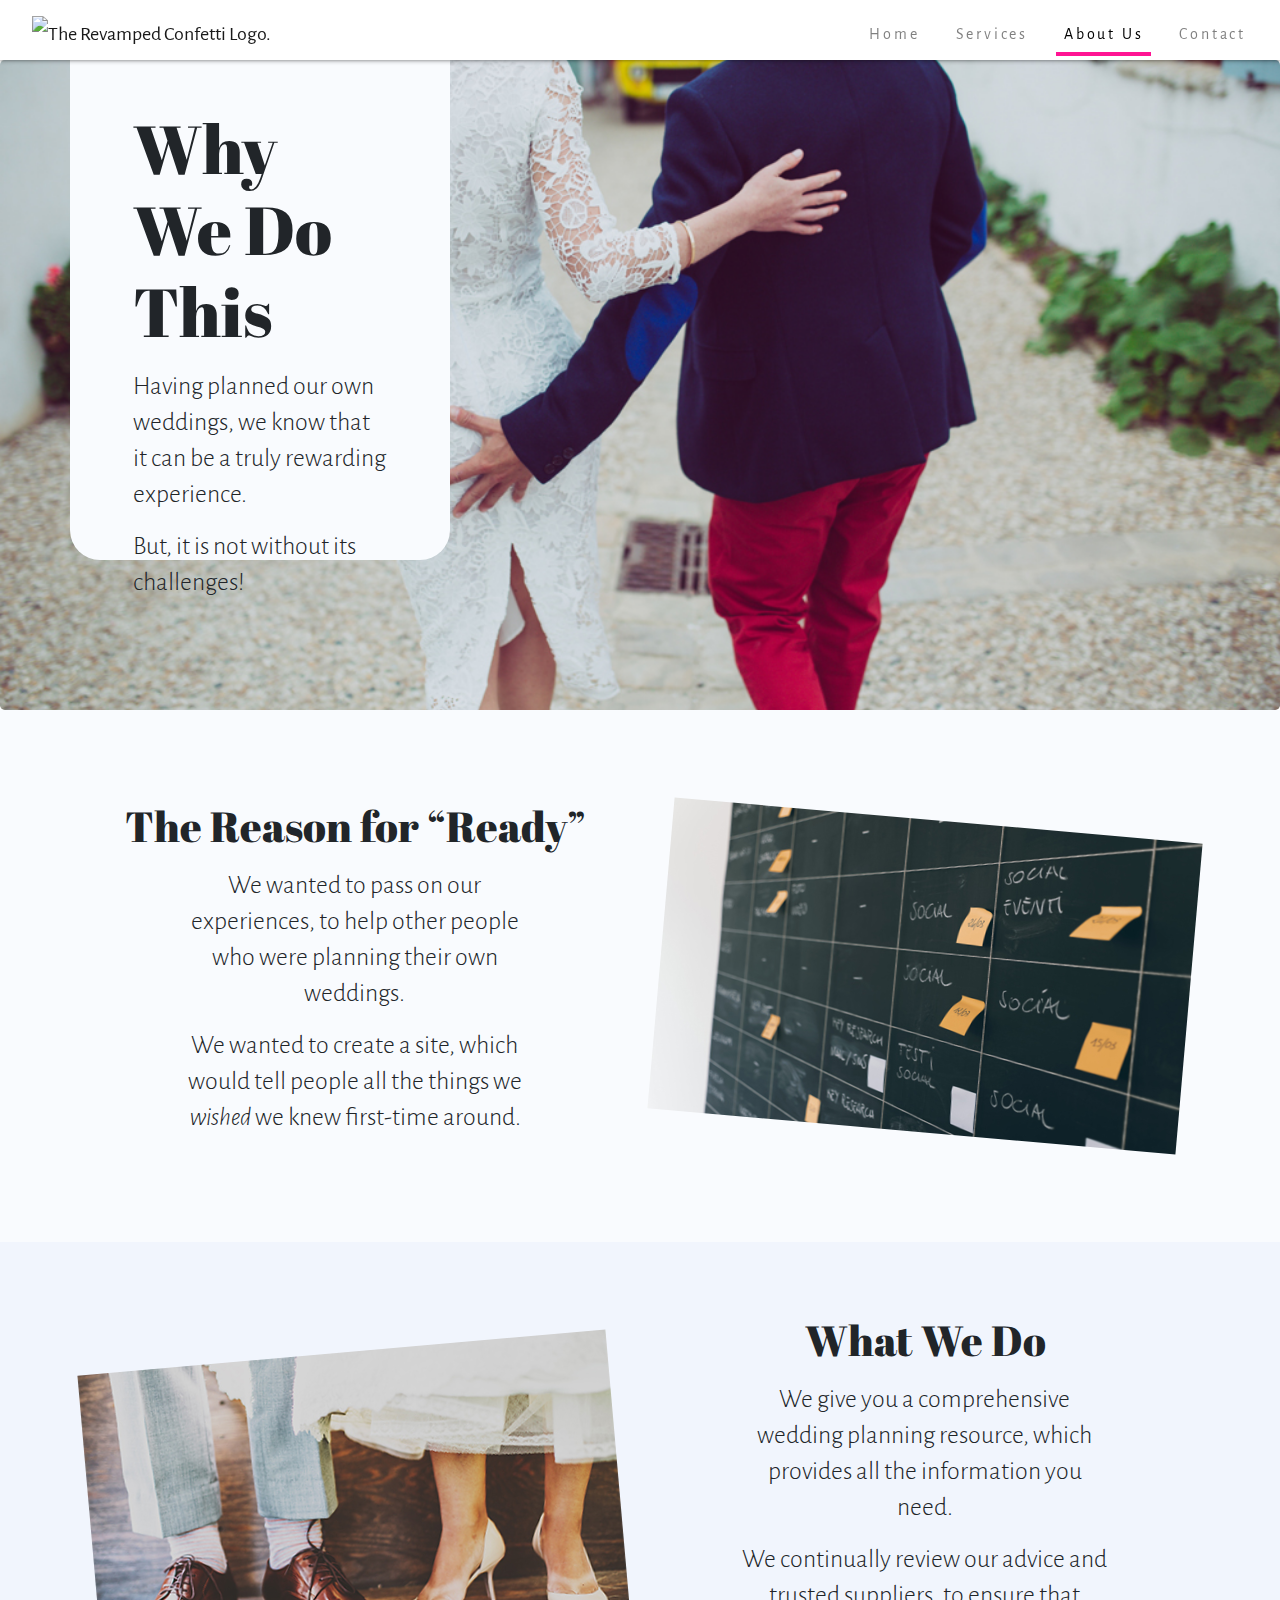
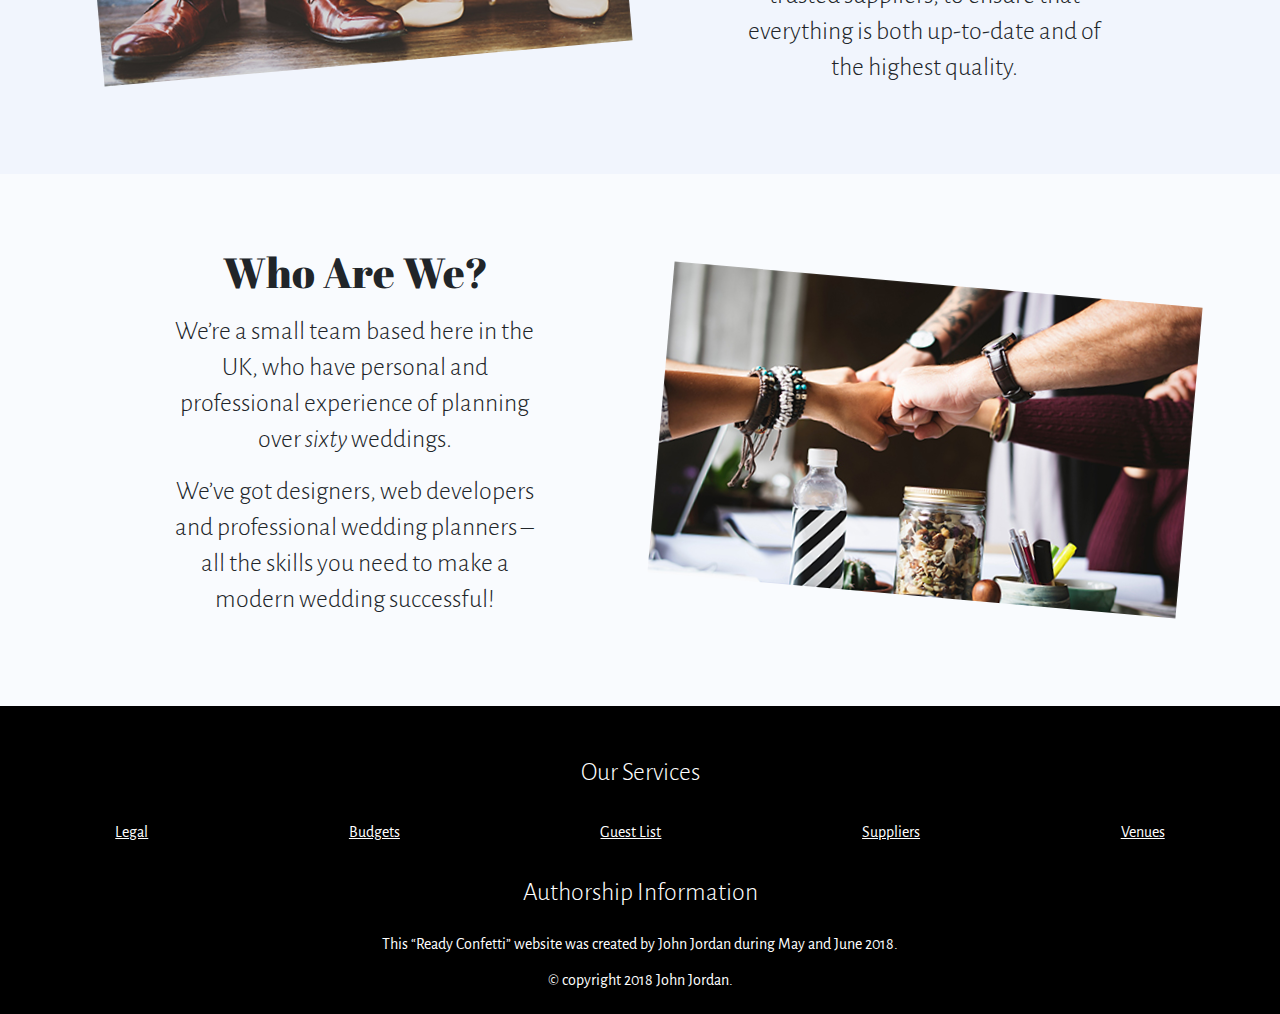
==== commit 0b799786: "Finished contact us and about pages" ====
--- a/pages/aboutus.html
+++ b/pages/aboutus.html
@@ -25,166 +25,181 @@
 <!-- start of new piece -->
 <body class="">
 	<!-- Start of navigation bar -->
-	<div class="container-fluid">
-		<!-- Used class 'sticky-top' rather than 'fixed-top' as 'fixed-top' overlaps content below it -->
-		<nav class="row navbar navbar-expand-md navbar-light sticky-top pb-0">
-			<!-- Start of anchor tag containing logo -->
-			<a class="navbar-brand col-9 col-md-4 mb-2 mb-md-0" href="#">
-				<!-- Logo -->
-				<!-- <img class="img-fluid d-md-none mh-50" src="img/logo-mark.svg" alt="The Revamped Confetti logo mark – a bouquet of flowers."> -->
-				<img class="img-fluid mh-66" src="../img/logo-full.svg" alt="The Revamped Confetti Logo.">
-				<!-- End logo -->
-			</a>
-			<!-- End of anchor tag containing logo -->
-			<!-- Start of button that controls collapsable menu functionality -->
-			<!-- Constrained width of button element and aligned it to right using 'ml-auto' class, to right-align hamburger icon -->
-			<button class="navbar-toggler ml-auto text-right" type="button" data-toggle="collapse" data-target="#mobileMenu" aria-controls="mobileMenu" aria-expanded="false" aria-label="Toggle navigation" role="navigation">
-			    <span class="navbar-toggler-icon"></span>
-			</button>
-			<!-- End of button that controls collapsable menu functionality -->
-			<!-- Start of nav bar menu items, wrapped in a div for collapsable functionality -->
-			<!-- Start of wrapper div -->
-			<div id="mobileMenu" class="col-12 col-md-8 collapse navbar-collapse text-center">
-				<!-- Needed to add class 'ml-auto' to right-align menu options -->
-				<ul class="navbar-nav ml-auto">
-					<!-- Start of navigation-links -->
-					<li class="nav-item">
-						<a href="../index.html" class="nav-link">
-							Home
-						</a>
-					</li>
-					<li class="nav-item">
-						<a href="services.html" class="nav-link">Services</a>
-					</li>
-					<li class="nav-item active">
-						<a href="#" class="nav-link">About Us</a>
-					</li>
-					<li class="nav-item">
-						<a href="contact.html" class="nav-link">Contact</a>
-					</li>
-					<!-- End of navigation-links -->
-					<!-- Items are right-aligned using flexbox 'justify-content-end' class. Needed to use full row width -->
-				</ul>
-				<!-- End of nav bar menu items -->
-			</div>
-			<!-- End of wrapper div-->
-		</nav>
-		<!-- End of navigation bar -->
-
-	</div>
-
-	<div class="container">
+	<!-- Used class 'sticky-top' rather than 'fixed-top' as 'fixed-top' overlaps content below it -->
+	<nav class=" navbar navbar-expand-md navbar-light sticky-top pb-0">
+		<!-- Start of anchor tag containing logo -->
+		<a class="navbar-brand  mb-2 mb-md-0 ml-3" href="#">
+			<!-- Logo -->
+			<img class="img-fluid d-md-none mh-50" src="../img/logo-mark.svg" alt="The Revamped Confetti logo mark – a bouquet of flowers." width="64">
+			<img class="img-fluid mh-66 d-none d-md-block" src="../img/logo-full.svg" alt="The Revamped Confetti Logo." width="320">
+			<!-- End logo -->
+		</a>
+		<!-- End of anchor tag containing logo -->
+		<!-- Start of button that controls collapsable menu functionality -->
+		<!-- Constrained width of button element and aligned it to right using 'ml-auto' class, to right-align hamburger icon -->
+		<button class="navbar-toggler ml-auto text-right" type="button" data-toggle="collapse" data-target="#mobileMenu" aria-controls="mobileMenu" aria-expanded="false" aria-label="Toggle navigation" role="navigation">
+		    <span class="navbar-toggler-icon"></span>
+		</button>
+		<!-- End of button that controls collapsable menu functionality -->
+		<!-- Start of nav bar menu items, wrapped in a div for collapsable functionality -->
+		<!-- Start of wrapper div -->
+		<div id="mobileMenu" class="collapse navbar-collapse text-center">
+			<!-- Needed to add class 'ml-auto' to right-align menu options -->
+			<ul class="navbar-nav ml-auto">
+				<!-- Start of navigation-links -->
+				<li class="nav-item">
+					<a href="../index.html" class="nav-link">
+						Home
+					</a>
+				</li>
+				<li class="nav-item">
+					<a href="services.html" class="nav-link">Services</a>
+				</li>
+				<li class="nav-item active">
+					<a href="#" class="nav-link">About Us</a>
+				</li>
+				<li class="nav-item">
+					<a href="contact.html" class="nav-link">Contact</a>
+				</li>
+				<!-- End of navigation-links -->
+				<!-- Items are right-aligned using flexbox 'justify-content-end' class. Needed to use full row width -->
+			</ul>
+			<!-- End of nav bar menu items -->
+		</div>
+		<!-- End of wrapper div-->
+	</nav>
+	<!-- End of navigation bar -->
+
+
+
+
+
+
 		<!-- Start of jumbotron -->
 		<!-- Background-img set using 'aboutus' class, see CSS -->
-		<header class="row jumbotron aboutus py-0 back-image mb-0 no-gutter">
-			<!-- Padding-top of '0' to start overlay under nav-bar -->
-			<div class="offset-md-1 col-md-5 col-xl-4 pt-5 px-5 mb-3 header-banner">
-				<!-- Outer wrapper contains white overlay -->
-				<div class="col-md-12 mb-5">
-					<!-- Inner wrapper to constrain line length -->
-					<!-- Start of headline -->
-					<h1 class="display">
-						<!-- This div is purely for styling purposes - see CSS -->
-						<div>
-							Why We Do What We Do.
+		<header class="jumbotron py-0 back-image mb-0 no-gutter aboutus">
+			<div class="container">
+				<div class="row">
+					<!-- Padding-top of '0' to start overlay under nav-bar -->
+					<div class="col-md-5 col-xl-4 py-5 px-5 mb-3 header-banner">
+						<!-- Outer wrapper contains white overlay -->
+						<div class="col-md-12 mb-5">
+							<!-- Inner wrapper to constrain line length -->
+							<!-- Start of headline -->
+							<h1 class="display">
+								<!-- This div is purely for styling purposes - see CSS -->
+								<div>
+									Why We Do This
+								</div>
+							</h1>
+							<!-- End of headline -->
+							<!-- 'Lead' class applied to paragraph to add emphasis -->
+							<p class="lead">
+								Having planned our own weddings, we know that it can be a truly rewarding experience.
+							</p>
+							<p class="lead mb-5">
+								But, it is not without its challenges!
+							</p>
 						</div>
-					</h1>
-					<!-- End of headline -->
-					<!-- 'Lead' class applied to paragraph to add emphasis -->
-					<p class="lead">
-						Having planned our own weddings, we know that it can be a truly rewarding experience.
-					</p>
-					<p class="lead">
-						But, it is not without its challenges!
-					</p>
-				</div>
-				<!-- end inner wrapper -->
-			</div>
-			<!-- end outer wrapper -->
+						<!-- end inner wrapper -->
+					</div>
+					<!-- end outer wrapper -->
+				</div>
+				<!-- end of row -->
+			</div>
+			<!-- end of container div  -->
 		</header>
 		<!-- End of jumbotron -->
 		<!-- Start of first row -->
-		<section class="row align-items-center  text-center rc-even-lightest-purple l-section" id="first-row">
-			<!-- Start of first row, first column -->
-			<div class="col-md-6 my-5 p-5 my-md-0 py-md-0 align-self-center">
-				<!-- Making the flex child align in center is desirable, but need to remove margin/padding as causes alignment issues with image on medium layouts.  -->
-		        <h2 class="display">The Reason for “Ready”</h2>
-		        <p class="lead col-12 offset-md-1 col-md-10">
-		        	We wanted to pass on our experiences, to help other people who were planning their own weddings.
-		        </p>
-		        <p class="lead col-12 offset-md-1 col-md-10">
-		        	We wanted to create a site, which would tell people all the things we <span class="italic">wished </span>we knew first-time around.
-		        </p>
-			</div>
-			<!-- End of first row, first column -->
-			<!-- Start of first row, second column -->
-			<div class="col-md-6 no-gutter">
-				<!-- Applying 'd-flex' class makes div take up entire height available to it -->
-				<a href="https://unsplash.com/@danieleriggifotovideo?utm_medium=referral&amp;utm_campaign=photographer-credit&amp;utm_content=creditBadge" target="_blank">
-					<img class="img-fluid landing-images rotate-right" src="../img/blackboard-planning.jpg" alt="An image of blackboard with post-it notes on it, showing different social events.">
-				</a>
-
-
-			</div>
-			<!-- End of first row, second column -->
+		<section class="rc-even-lightest-purple l-section" id="first-row">
+			<div class="container">
+				<div class="row align-items-center  text-center ">
+					<!-- Start of first row, first column -->
+					<div class="col-md-6 my-5 p-5 my-md-0 py-md-0 align-self-center">
+						<!-- Making the flex child align in center is desirable, but need to remove margin/padding as causes alignment issues with image on medium layouts.  -->
+				        <h2 class="display">The Reason for “Ready”</h2>
+				        <p class="lead col-12 offset-md-1 col-md-10">
+				        	We wanted to pass on our experiences, to help other people who were planning their own weddings.
+				        </p>
+				        <p class="lead col-12 offset-md-1 col-md-10">
+				        	We wanted to create a site, which would tell people all the things we <span class="italic">wished </span>we knew first-time around.
+				        </p>
+					</div>
+					<!-- End of first row, first column -->
+					<!-- Start of first row, second column -->
+					<div class="col-md-6 no-gutter">
+						<!-- Applying 'd-flex' class makes div take up entire height available to it -->
+						<a href="https://unsplash.com/@danieleriggifotovideo?utm_medium=referral&amp;utm_campaign=photographer-credit&amp;utm_content=creditBadge" target="_blank">
+							<img class="img-fluid landing-images rotate-right" src="../img/blackboard-planning.jpg" alt="An image of blackboard with post-it notes on it, showing different social events.">
+						</a>
+					</div>
+					<!-- End of first row, second column -->
+				</div>
+			</div>
 		</section>
 		<!-- End of first row -->
 		<!-- Start of SECOND row -->
-		<section class="row flex-row-reverse align-items-center text-center rc-lightest-purple l-section">
-			<!-- Start of SECOND row, first column -->
-			<div class="col-md-6 align-self-center my-5 p-5 my-md-0 py-md-0 ">
-		        <h2 class="display">What We Do</h2>
-		        <div class="col-12 offset-md-1 col-md-10">
-		        	<p class="lead ">
-		        		<!-- 'col-md-6' and 'mx-auto' classes center element on medium-up screens -->
-		        		We give you a comprehensive wedding planning resource, which provides all the information you need.
-		        	</p>
-		        	<p class="lead ">
-		        		We continually review our advice and trusted suppliers, to ensure that everything is both up-to-date and of the highest quality.
-		        	</p>
-		        </div>
-		        <!-- end wrapper div for spacing of paragraphs -->
-			</div>
-			<!-- End of SECOND row, first column -->
-			<!-- Start of SECOND row, second column -->
-			<div class="col-md-6 no-gutter">
-				<img class="img-fluid landing-images rotate-left" src="../img/what-we-do-500x300.jpg" alt="An image of a bride and groom's footwear.">
-			</div>
-			<!-- End of SECOND row, second column -->
+		<section class=" text-center rc-lightest-purple l-section">
+			<div class="container">
+				<div class="row flex-row-reverse align-items-center">
+					<!-- Start of SECOND row, first column -->
+					<div class="col-md-6 align-self-center my-5 p-5 my-md-0 py-md-0 ">
+				        <h2 class="display">What We Do</h2>
+				        <div class="col-12 offset-md-1 col-md-10">
+				        	<p class="lead ">
+				        		<!-- 'col-md-6' and 'mx-auto' classes center element on medium-up screens -->
+				        		We give you a comprehensive wedding planning resource, which provides all the information you need.
+				        	</p>
+				        	<p class="lead ">
+				        		We continually review our advice and trusted suppliers, to ensure that everything is both up-to-date and of the highest quality.
+				        	</p>
+				        </div>
+				        <!-- end wrapper div for spacing of paragraphs -->
+					</div>
+					<!-- End of SECOND row, first column -->
+					<!-- Start of SECOND row, second column -->
+					<div class="col-md-6 no-gutter">
+						<img class="img-fluid landing-images rotate-left" src="../img/what-we-do-500x300.jpg" alt="An image of a bride and groom's footwear.">
+					</div>
+					<!-- End of SECOND row, second column -->
+				</div>
+			</div>
 		</section>
 		<!-- End of SECOND row -->
 		<!-- Start of THIRD row -->
-		<section class="row align-items-center  text-center rc-even-lightest-purple l-section" id="THIRD-row">
-			<!-- Start of THIRD row, THIRD column -->
-			<div class="col-md-6 my-5 p-5 my-md-0 py-md-0 align-self-center">
-				<!-- Making the flex child align in center is desirable, but need to remove margin/padding as causes alignment issues with image on medium layouts.  -->
-		        <h2 class="display">Who Are We?</h2>
-		        <p class="lead col-12 offset-md-1 col-md-10">
-		        	We’re a small team based here in the UK, who have personal and professional experience of planning over <span class="italic">sixty </span>weddings.
-		        </p>
-		        <p class="lead col-12 offset-md-1 col-md-10">
-		        	We’ve got designers, web developers and professional wedding planners – all the skills you need to make a modern wedding successful!
-		        </p>
-			</div>
-			<!-- End of THIRD row, THIRD column -->
-			<!-- Start of THIRD row, second column -->
-			<div class="col-md-6 no-gutter">
-				<!-- Applying 'd-flex' class makes div take up entire height available to it -->
-				<a href="https://unsplash.com/@danieleriggifotovideo?utm_medium=referral&amp;utm_campaign=photographer-credit&amp;utm_content=creditBadge" target="_blank">
-					<img class="img-fluid landing-images rotate-right" src="../img/who-we-are-500x300.jpg" alt="An image of several people fist-bumping in a design office.">
-				</a>
-
-
-			</div>
-			<!-- End of THIRD row, second column -->
+		<section class="rc-even-lightest-purple l-section" id="third-row">
+			<div class="container">
+				<div class="row align-items-center  text-center ">
+					<!-- Start of THIRD row, THIRD column -->
+					<div class="col-md-6 my-5 p-5 my-md-0 py-md-0 align-self-center">
+						<!-- Making the flex child align in center is desirable, but need to remove margin/padding as causes alignment issues with image on medium layouts.  -->
+				        <h2 class="display">Who Are We?</h2>
+				        <p class="lead col-12 offset-md-1 col-md-10">
+				        	We’re a small team based here in the UK, who have personal and professional experience of planning over <span class="italic">sixty </span>weddings.
+				        </p>
+				        <p class="lead col-12 offset-md-1 col-md-10">
+				        	We’ve got designers, web developers and professional wedding planners – all the skills you need to make a modern wedding successful!
+				        </p>
+					</div>
+					<!-- End of THIRD row, THIRD column -->
+					<!-- Start of THIRD row, second column -->
+					<div class="col-md-6 no-gutter">
+						<!-- Applying 'd-flex' class makes div take up entire height available to it -->
+						<a href="https://unsplash.com/@danieleriggifotovideo?utm_medium=referral&amp;utm_campaign=photographer-credit&amp;utm_content=creditBadge" target="_blank">
+							<img class="img-fluid landing-images rotate-right" src="../img/who-we-are-500x300.jpg" alt="An image of several people fist-bumping in a design office.">
+						</a>
+					</div>
+					<!-- End of THIRD row, second column -->
+				</div>
+			</div>
 		</section>
 		<!-- End of THIRD row -->
 
-	</div>
-
-	<div class="container-fluid">
+
+
+	<footer class="container-fluid">
 		<!-- Start of Footer -->
-		<footer class="row text-center black">
+		<div class="row text-center black">
 			<!-- Start of wrapper div -->
 			<div class="wrapper col-12 mt-5">
 				<div class="lead">Our Services</div>
@@ -205,13 +220,9 @@
 				<!-- end line -->
 			</div>
 			<!-- End of wrapper div -->
-		</footer>
-		<!-- End of Footer  -->
-
-	</div>
-
-
-
+		</div>
+	</footer>
+	<!-- End of Footer  -->
 
 	<!-- Local copies of JavaScript files. jQuery first, then Popper.js, then Bootstrap JS -->
     <script src="../js/jquery-3.3.1.slim.min.js"></script>
